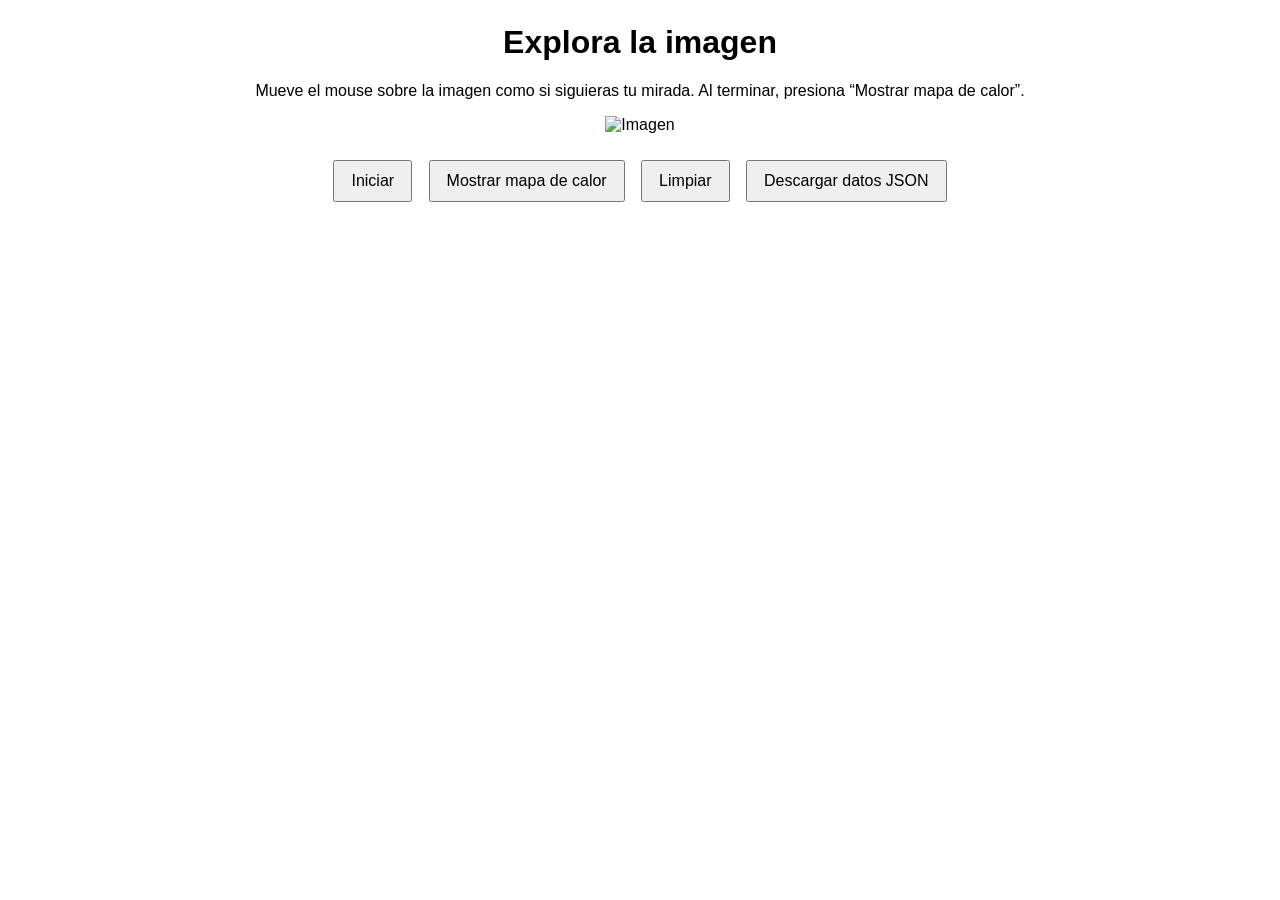
==== index.html @ 3532d81a "Add files via upload" ====
<!DOCTYPE html>
<html lang="es">
<head>
  <meta charset="UTF-8" />
  <meta name="viewport" content="width=device-width, initial-scale=1.0" />
  <title>Mouse Heatmap Demo</title>
  <link rel="stylesheet" href="style.css" />
</head>
<body>
  <h1>Explora la imagen</h1>
  <p>Mueve el mouse sobre la imagen como si siguieras tu mirada. Al terminar, presiona “Mostrar mapa de calor”.</p>

  <div id="wrapper">
    <img id="stimulus" src="imagen.jpg" alt="Imagen" />
    <div id="heatmap"></div>
  </div>

  <div class="controls">
    <button id="startBtn">Iniciar</button>
    <button id="showBtn">Mostrar mapa de calor</button>
    <button id="clearBtn">Limpiar</button>
    <button id="downloadBtn">Descargar datos JSON</button>
  </div>

  <script src="https://unpkg.com/heatmap.js@2.0.5/build/heatmap.min.js"></script>
  <script src="script.js"></script>
</body>
</html>
---- style.css ----
body {
  font-family: Arial, sans-serif;
  margin: 24px;
  text-align: center;
}

#wrapper {
  position: relative;
  display: inline-block;
}

#stimulus {
  display: block;
  max-width: 900px;
  width: 100%;
  height: auto;
}

#heatmap {
  position: absolute;
  top: 0;
  left: 0;
  width: 100%;
  height: 100%;
  pointer-events: none;
  z-index: 10;
}

.controls {
  margin-top: 20px;
}

button {
  margin: 6px;
  padding: 10px 16px;
  font-size: 16px;
  cursor: pointer;
}
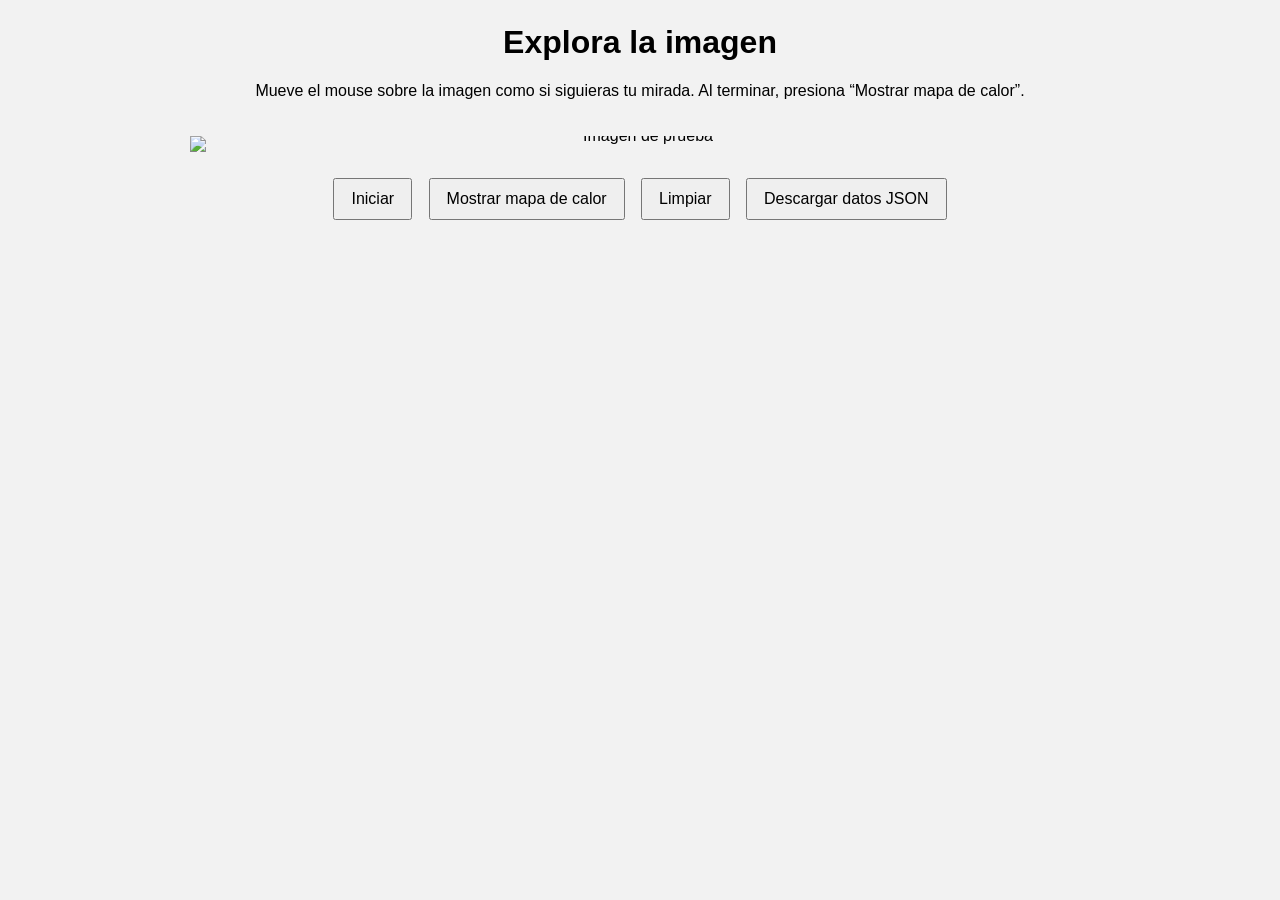
==== commit d2d5f7a6: "Add files via upload" ====
--- a/index.html
+++ b/index.html
@@ -8,11 +8,14 @@
 </head>
 <body>
   <h1>Explora la imagen</h1>
-  <p>Mueve el mouse sobre la imagen como si siguieras tu mirada. Al terminar, presiona “Mostrar mapa de calor”.</p>
+  <p>
+    Mueve el mouse sobre la imagen como si siguieras tu mirada.
+    Al terminar, presiona “Mostrar mapa de calor”.
+  </p>
 
   <div id="wrapper">
-    <img id="stimulus" src="imagen.jpg" alt="Imagen" />
-    <div id="heatmap"></div>
+    <img id="stimulus" src="f49ee093-a38e-48d2-bd02-dff6443173f5.png" alt="Imagen de prueba" />
+    <canvas id="heatmapCanvas"></canvas>
   </div>
 
   <div class="controls">
@@ -22,7 +25,6 @@
     <button id="downloadBtn">Descargar datos JSON</button>
   </div>
 
-  <script src="https://unpkg.com/heatmap.js@2.0.5/build/heatmap.min.js"></script>
   <script src="script.js"></script>
 </body>
 </html>
--- a/style.css
+++ b/style.css
@@ -2,28 +2,29 @@
   font-family: Arial, sans-serif;
   margin: 24px;
   text-align: center;
+  background: #f2f2f2;
 }
 
 #wrapper {
   position: relative;
   display: inline-block;
+  margin-top: 20px;
+  line-height: 0;
 }
 
 #stimulus {
   display: block;
-  max-width: 900px;
-  width: 100%;
+  width: 900px;
+  max-width: 100%;
   height: auto;
 }
 
-#heatmap {
+#heatmapCanvas {
   position: absolute;
   top: 0;
   left: 0;
-  width: 100%;
-  height: 100%;
   pointer-events: none;
-  z-index: 10;
+  z-index: 20;
 }
 
 .controls {
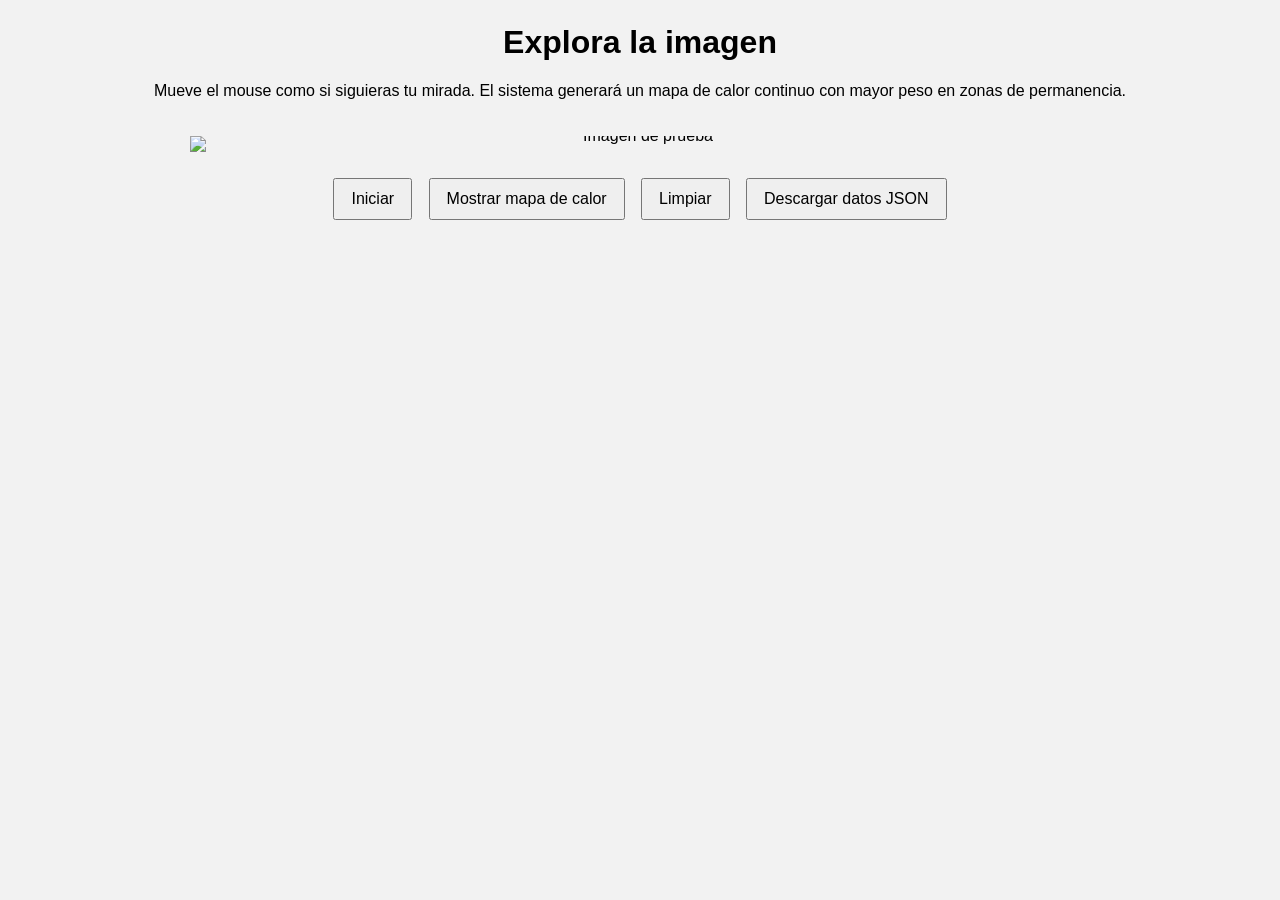
==== commit f68eaca3: "Add files via upload" ====
--- a/index.html
+++ b/index.html
@@ -3,18 +3,18 @@
 <head>
   <meta charset="UTF-8" />
   <meta name="viewport" content="width=device-width, initial-scale=1.0" />
-  <title>Mouse Heatmap Demo</title>
+  <title>Heatmap visual continuo</title>
   <link rel="stylesheet" href="style.css" />
 </head>
 <body>
   <h1>Explora la imagen</h1>
   <p>
-    Mueve el mouse sobre la imagen como si siguieras tu mirada.
-    Al terminar, presiona “Mostrar mapa de calor”.
+    Mueve el mouse como si siguieras tu mirada. El sistema generará un mapa
+    de calor continuo con mayor peso en zonas de permanencia.
   </p>
 
   <div id="wrapper">
-    <img id="stimulus" src="f49ee093-a38e-48d2-bd02-dff6443173f5.png" alt="Imagen de prueba" />
+    <img id="stimulus" src="imagen.jpg" alt="Imagen de prueba" />
     <canvas id="heatmapCanvas"></canvas>
   </div>
 
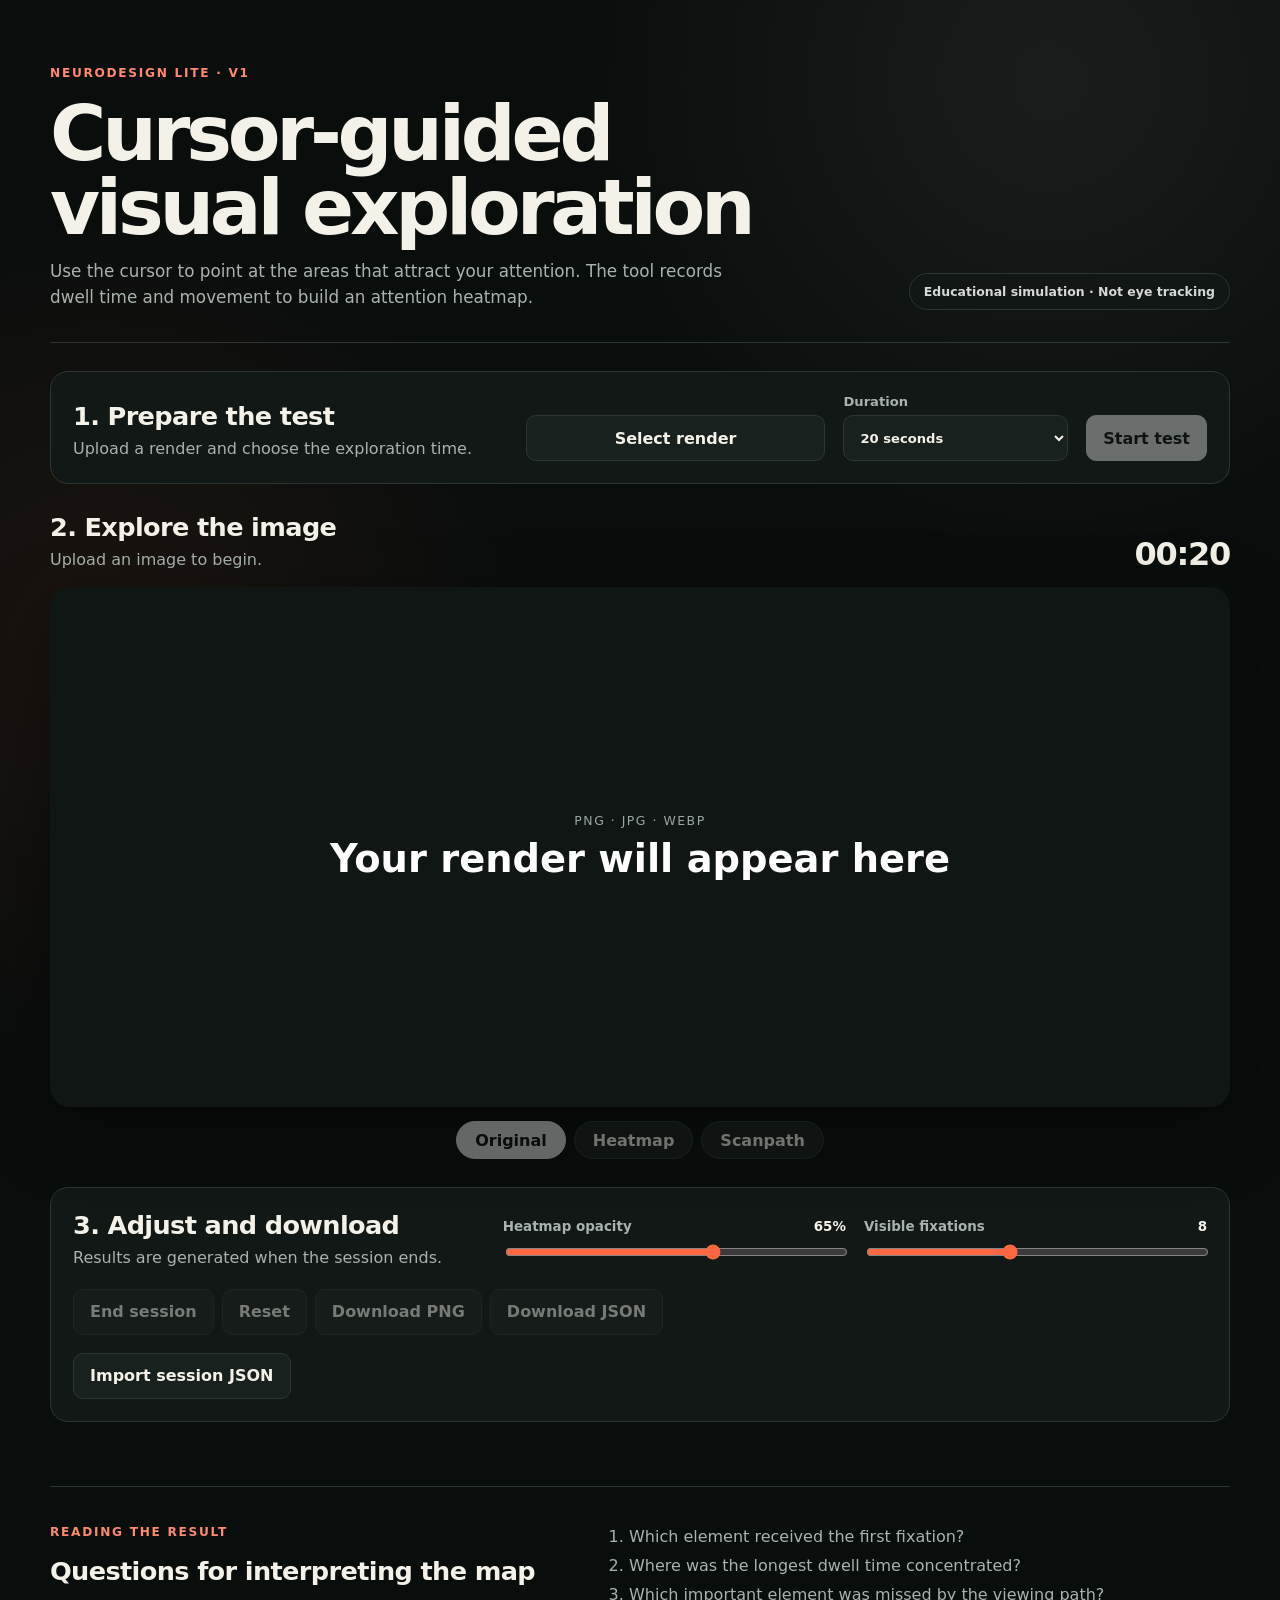
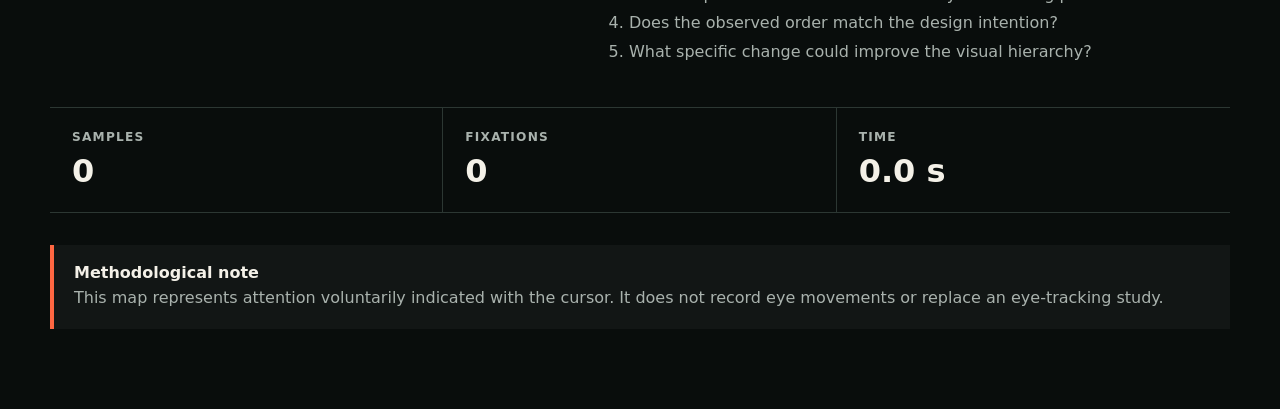
==== commit 2dd2fcce: "Add files via upload" ====
--- a/index.html
+++ b/index.html
@@ -1,30 +1,138 @@
-<!DOCTYPE html>
-<html lang="es">
-<head>
-  <meta charset="UTF-8" />
-  <meta name="viewport" content="width=device-width, initial-scale=1.0" />
-  <title>Heatmap visual continuo</title>
-  <link rel="stylesheet" href="style.css" />
-</head>
-<body>
-  <h1>Explora la imagen</h1>
-  <p>
-    Mueve el mouse como si siguieras tu mirada. El sistema generará un mapa
-    de calor continuo con mayor peso en zonas de permanencia.
-  </p>
+<!doctype html>
+<html lang="en">
+  <head>
+    <meta charset="UTF-8" />
+    <meta name="viewport" content="width=device-width, initial-scale=1" />
+    <meta name="description" content="An educational cursor-guided visual exploration tool." />
+    <title>Neurodesign Lite</title>
+    <link rel="stylesheet" href="style.css" />
+  </head>
+  <body>
+    <header class="site-header">
+      <div>
+        <p class="eyebrow">NEURODESIGN LITE · V1</p>
+        <h1>Cursor-guided visual exploration</h1>
+        <p class="intro">
+          Use the cursor to point at the areas that attract your attention. The tool
+          records dwell time and movement to build an attention heatmap.
+        </p>
+      </div>
+      <span class="method-label">Educational simulation · Not eye tracking</span>
+    </header>
 
-  <div id="wrapper">
-    <img id="stimulus" src="imagen.jpg" alt="Imagen de prueba" />
-    <canvas id="heatmapCanvas"></canvas>
-  </div>
+    <main>
+      <section class="setup-panel" aria-labelledby="setup-title">
+        <div>
+          <h2 id="setup-title">1. Prepare the test</h2>
+          <p>Upload a render and choose the exploration time.</p>
+        </div>
 
-  <div class="controls">
-    <button id="startBtn">Iniciar</button>
-    <button id="showBtn">Mostrar mapa de calor</button>
-    <button id="clearBtn">Limpiar</button>
-    <button id="downloadBtn">Descargar datos JSON</button>
-  </div>
+        <label class="file-picker">
+          <span>Select render</span>
+          <input id="imageInput" type="file" accept="image/png,image/jpeg,image/webp" />
+        </label>
 
-  <script src="script.js"></script>
-</body>
-</html>+        <label class="field">
+          <span>Duration</span>
+          <select id="durationSelect">
+            <option value="10">10 seconds</option>
+            <option value="20" selected>20 seconds</option>
+            <option value="30">30 seconds</option>
+            <option value="0">No time limit</option>
+          </select>
+        </label>
+
+        <button id="startBtn" class="primary" disabled>Start test</button>
+      </section>
+
+      <section class="workspace" aria-labelledby="workspace-title">
+        <div class="workspace-heading">
+          <div>
+            <h2 id="workspace-title">2. Explore the image</h2>
+            <p id="statusText" role="status">Upload an image to begin.</p>
+          </div>
+          <div class="timer" aria-label="Remaining time">
+            <span id="timerValue">00:20</span>
+          </div>
+        </div>
+
+        <div id="stage" class="stage" tabindex="0" aria-label="Visual exploration area">
+          <div id="emptyState" class="empty-state">
+            <span>PNG · JPG · WEBP</span>
+          <strong>Your render will appear here</strong>
+          </div>
+          <img id="stimulus" alt="Render used as a visual stimulus" hidden />
+          <canvas id="resultCanvas" hidden></canvas>
+          <div id="cursorIndicator" aria-hidden="true"></div>
+          <div id="recordingBadge" class="recording-badge" hidden>
+            <span></span> Recording
+          </div>
+        </div>
+
+        <div class="view-controls" aria-label="Result view">
+          <button class="view-btn active" data-view="original" disabled>Original</button>
+          <button class="view-btn" data-view="heatmap" disabled>Heatmap</button>
+          <button class="view-btn" data-view="scanpath" disabled>Scanpath</button>
+        </div>
+      </section>
+
+      <section class="analysis-panel" aria-labelledby="analysis-title">
+        <div>
+          <h2 id="analysis-title">3. Adjust and download</h2>
+          <p>Results are generated when the session ends.</p>
+        </div>
+
+        <label class="range-field">
+          <span>Heatmap opacity <output id="opacityOutput">65%</output></span>
+          <input id="opacityRange" type="range" min="10" max="100" value="65" />
+        </label>
+
+        <label class="range-field">
+          <span>Visible fixations <output id="fixationOutput">8</output></span>
+          <input id="fixationRange" type="range" min="3" max="15" value="8" />
+        </label>
+
+        <div class="button-group">
+          <button id="stopBtn" disabled>End session</button>
+          <button id="clearBtn" disabled>Reset</button>
+          <button id="downloadPngBtn" disabled>Download PNG</button>
+          <button id="downloadJsonBtn" disabled>Download JSON</button>
+        </div>
+
+        <label class="import-button">
+          <span>Import session JSON</span>
+          <input id="jsonInput" type="file" accept="application/json,.json" />
+        </label>
+      </section>
+
+      <section class="results" aria-labelledby="results-title">
+        <div>
+          <p class="eyebrow">READING THE RESULT</p>
+          <h2 id="results-title">Questions for interpreting the map</h2>
+        </div>
+        <ol>
+          <li>Which element received the first fixation?</li>
+          <li>Where was the longest dwell time concentrated?</li>
+          <li>Which important element was missed by the viewing path?</li>
+          <li>Does the observed order match the design intention?</li>
+          <li>What specific change could improve the visual hierarchy?</li>
+        </ol>
+        <div class="metrics" aria-live="polite">
+          <div><span>Samples</span><strong id="sampleMetric">0</strong></div>
+          <div><span>Fixations</span><strong id="fixationMetric">0</strong></div>
+          <div><span>Time</span><strong id="timeMetric">0.0 s</strong></div>
+        </div>
+      </section>
+
+      <aside class="disclaimer">
+        <strong>Methodological note</strong>
+        <p>
+          This map represents attention voluntarily indicated with the cursor.
+          It does not record eye movements or replace an eye-tracking study.
+        </p>
+      </aside>
+    </main>
+
+    <script src="app.js"></script>
+  </body>
+</html>
--- a/style.css
+++ b/style.css
@@ -1,39 +1,157 @@
-body {
-  font-family: Arial, sans-serif;
-  margin: 24px;
-  text-align: center;
-  background: #f2f2f2;
+:root {
+  --ink: #f4f1e8;
+  --muted: #a9b2ad;
+  --paper: #090d0c;
+  --surface: #121816;
+  --surface-raised: #19211e;
+  --line: #2c3733;
+  --accent: #ff6742;
+  --accent-dark: #ff896d;
+  --control: #d5d8d6;
+  --shadow: 0 22px 70px rgba(0, 0, 0, 0.42);
 }
 
-#wrapper {
-  position: relative;
-  display: inline-block;
-  margin-top: 20px;
-  line-height: 0;
+* { box-sizing: border-box; }
+
+body {
+  margin: 0;
+  min-width: 320px;
+  color: var(--ink);
+  background:
+    radial-gradient(circle at 82% 4%, rgba(255, 255, 255, 0.065), transparent 30rem),
+    radial-gradient(circle at 8% 32%, rgba(255, 103, 66, 0.08), transparent 28rem),
+    var(--paper);
+  font-family: Inter, ui-sans-serif, system-ui, -apple-system, BlinkMacSystemFont, "Segoe UI", sans-serif;
 }
 
-#stimulus {
-  display: block;
-  width: 900px;
-  max-width: 100%;
-  height: auto;
+button, input, select { font: inherit; }
+button { cursor: pointer; }
+button:disabled { cursor: not-allowed; opacity: 0.45; }
+
+.site-header, main {
+  width: min(1180px, calc(100% - 36px));
+  margin-inline: auto;
 }
 
-#heatmapCanvas {
-  position: absolute;
-  top: 0;
-  left: 0;
-  pointer-events: none;
-  z-index: 20;
+.site-header {
+  display: flex;
+  justify-content: space-between;
+  gap: 40px;
+  align-items: flex-end;
+  padding: 64px 0 32px;
+  border-bottom: 1px solid var(--line);
 }
 
-.controls {
-  margin-top: 20px;
+h1, h2, p { margin-top: 0; }
+h1 { max-width: 760px; margin-bottom: 14px; font-size: clamp(2.4rem, 6vw, 5.6rem); line-height: 0.96; letter-spacing: -0.055em; }
+h2 { margin-bottom: 6px; font-size: clamp(1.35rem, 2vw, 2rem); letter-spacing: -0.025em; }
+p { color: var(--muted); line-height: 1.55; }
+.intro { max-width: 700px; margin-bottom: 0; font-size: 1.05rem; }
+.eyebrow { margin-bottom: 14px; color: var(--accent-dark); font-size: 0.76rem; font-weight: 800; letter-spacing: 0.14em; }
+.method-label { flex: 0 0 auto; padding: 10px 14px; border: 1px solid var(--line); border-radius: 999px; color: #d5d8d6; background: rgba(18, 24, 22, .8); font-size: 0.78rem; font-weight: 750; }
+
+main { padding: 28px 0 80px; }
+.setup-panel, .analysis-panel {
+  display: grid;
+  grid-template-columns: 1.45fr 1fr 0.75fr auto;
+  gap: 18px;
+  align-items: end;
+  padding: 22px;
+  border: 1px solid var(--line);
+  border-radius: 18px;
+  background: var(--surface);
+}
+.setup-panel p, .analysis-panel p { margin-bottom: 0; }
+
+.file-picker, .import-button, button, select {
+  min-height: 46px;
+  border: 1px solid var(--line);
+  border-radius: 10px;
+  background: var(--surface-raised);
+  color: var(--ink);
+}
+.file-picker, .import-button { display: flex; align-items: center; justify-content: center; padding: 10px 16px; font-weight: 700; cursor: pointer; }
+.file-picker:hover, .import-button:hover, button:hover:not(:disabled) { border-color: var(--control); }
+.file-picker input, .import-button input { position: absolute; width: 1px; height: 1px; opacity: 0; }
+.field { display: grid; gap: 6px; color: var(--muted); font-size: 0.82rem; font-weight: 700; }
+select { padding: 0 38px 0 12px; }
+button { padding: 10px 16px; font-weight: 750; transition: 160ms ease; }
+button.primary { border-color: #d5d8d6; background: #d5d8d6; color: #0b0f0e; }
+button.primary:hover:not(:disabled) { border-color: #ffffff; background: #ffffff; }
+
+.workspace { margin: 28px 0; }
+.workspace-heading { display: flex; justify-content: space-between; align-items: end; gap: 20px; margin-bottom: 14px; }
+.workspace-heading p { margin-bottom: 0; }
+.timer { min-width: 116px; text-align: right; font-variant-numeric: tabular-nums; font-size: 2rem; font-weight: 800; letter-spacing: -0.04em; }
+.timer.warning { color: var(--accent-dark); }
+
+.stage {
+  position: relative;
+  display: grid;
+  place-items: center;
+  min-height: 520px;
+  overflow: hidden;
+  border-radius: 20px;
+  outline: none;
+  background: #101614;
+  box-shadow: var(--shadow);
+  touch-action: none;
+  user-select: none;
+}
+.stage.recording { cursor: crosshair; }
+.stage:focus-visible { box-shadow: 0 0 0 4px rgba(255, 91, 53, 0.35), var(--shadow); }
+.stage img, .stage canvas { display: block; max-width: 100%; max-height: 72vh; object-fit: contain; }
+.stage img[hidden], .stage canvas[hidden] { display: none !important; }
+.stage canvas { position: absolute; }
+.empty-state { display: grid; gap: 8px; text-align: center; color: #fff; }
+.empty-state span { color: #9ca6a2; font-size: 0.78rem; letter-spacing: 0.12em; }
+.empty-state strong { font-size: clamp(1.4rem, 3vw, 2.6rem); }
+.recording-badge { position: absolute; top: 16px; left: 16px; align-items: center; gap: 8px; padding: 8px 12px; border-radius: 999px; color: #fff; background: rgba(0,0,0,.68); font-size: .78rem; font-weight: 750; backdrop-filter: blur(8px); }
+.recording-badge:not([hidden]) { display: flex; }
+.recording-badge span { width: 9px; height: 9px; border-radius: 50%; background: var(--accent); animation: pulse 1s infinite; }
+@keyframes pulse { 50% { opacity: .35; } }
+#cursorIndicator { position: absolute; width: 22px; height: 22px; pointer-events: none; border: 2px solid #fff; border-radius: 50%; opacity: 0; transform: translate(-50%, -50%); box-shadow: 0 0 0 1px rgba(0,0,0,.4); }
+.stage.recording #cursorIndicator { opacity: .75; }
+
+.view-controls { display: flex; justify-content: center; gap: 8px; margin-top: 14px; }
+.view-btn { min-height: 38px; padding: 7px 18px; border-radius: 999px; }
+.view-btn.active { border-color: #d5d8d6; background: #d5d8d6; color: #0b0f0e; }
+
+.analysis-panel { grid-template-columns: 1.2fr 1fr 1fr; align-items: center; }
+.range-field { display: grid; gap: 8px; color: var(--muted); font-size: .84rem; font-weight: 700; }
+.range-field span { display: flex; justify-content: space-between; gap: 12px; }
+.range-field output { color: var(--ink); }
+input[type="range"] { width: 100%; accent-color: var(--accent); }
+.button-group { grid-column: 1 / -1; display: flex; flex-wrap: wrap; gap: 8px; }
+.import-button { width: fit-content; }
+
+.results { display: grid; grid-template-columns: 1fr 1.2fr; gap: 40px; margin-top: 64px; padding-top: 36px; border-top: 1px solid var(--line); }
+.results ol { margin: 0; padding-left: 1.3rem; color: var(--muted); line-height: 1.8; }
+.metrics { grid-column: 1 / -1; display: grid; grid-template-columns: repeat(3, 1fr); border-top: 1px solid var(--line); border-bottom: 1px solid var(--line); }
+.metrics div { display: grid; gap: 8px; padding: 22px; border-right: 1px solid var(--line); }
+.metrics div:last-child { border-right: 0; }
+.metrics span { color: var(--muted); font-size: .76rem; font-weight: 750; text-transform: uppercase; letter-spacing: .1em; }
+.metrics strong { font-size: 2rem; }
+.disclaimer { margin-top: 32px; padding: 18px 20px; border-left: 4px solid var(--accent); background: rgba(255,255,255,.035); }
+.disclaimer p { margin: 4px 0 0; }
+
+@media (max-width: 820px) {
+  .site-header { align-items: flex-start; flex-direction: column; }
+  .setup-panel, .analysis-panel { grid-template-columns: 1fr 1fr; }
+  .setup-panel > div, .analysis-panel > div:first-child { grid-column: 1 / -1; }
+  .stage { min-height: 380px; }
+  .results { grid-template-columns: 1fr; }
+  .metrics { grid-column: auto; }
 }
 
-button {
-  margin: 6px;
-  padding: 10px 16px;
-  font-size: 16px;
-  cursor: pointer;
-}+@media (max-width: 560px) {
+  .site-header, main { width: min(100% - 22px, 1180px); }
+  .site-header { padding-top: 38px; }
+  .setup-panel, .analysis-panel { grid-template-columns: 1fr; }
+  .setup-panel > *, .analysis-panel > *, .button-group { grid-column: auto; }
+  .workspace-heading { align-items: flex-start; }
+  .stage { min-height: 300px; border-radius: 14px; }
+  .view-controls { overflow-x: auto; justify-content: flex-start; }
+  .metrics { grid-template-columns: 1fr; }
+  .metrics div { border-right: 0; border-bottom: 1px solid var(--line); }
+}
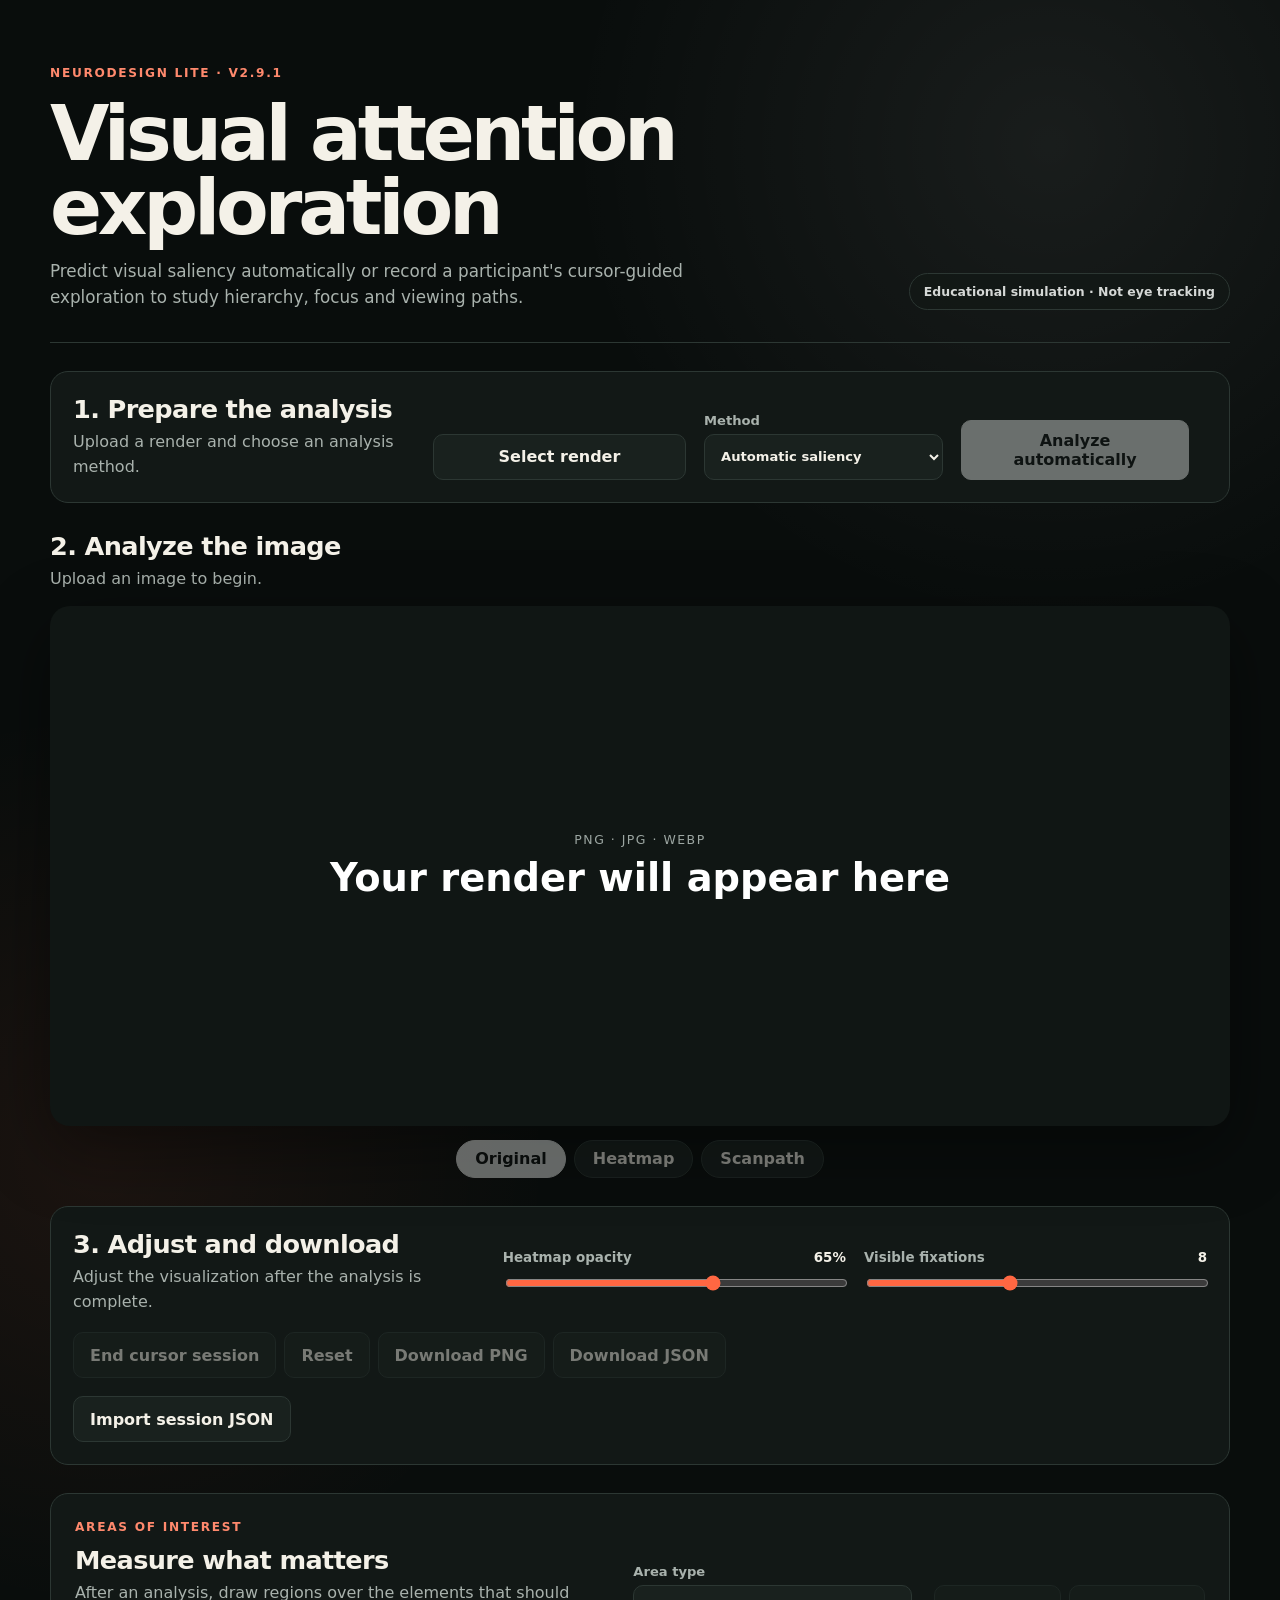
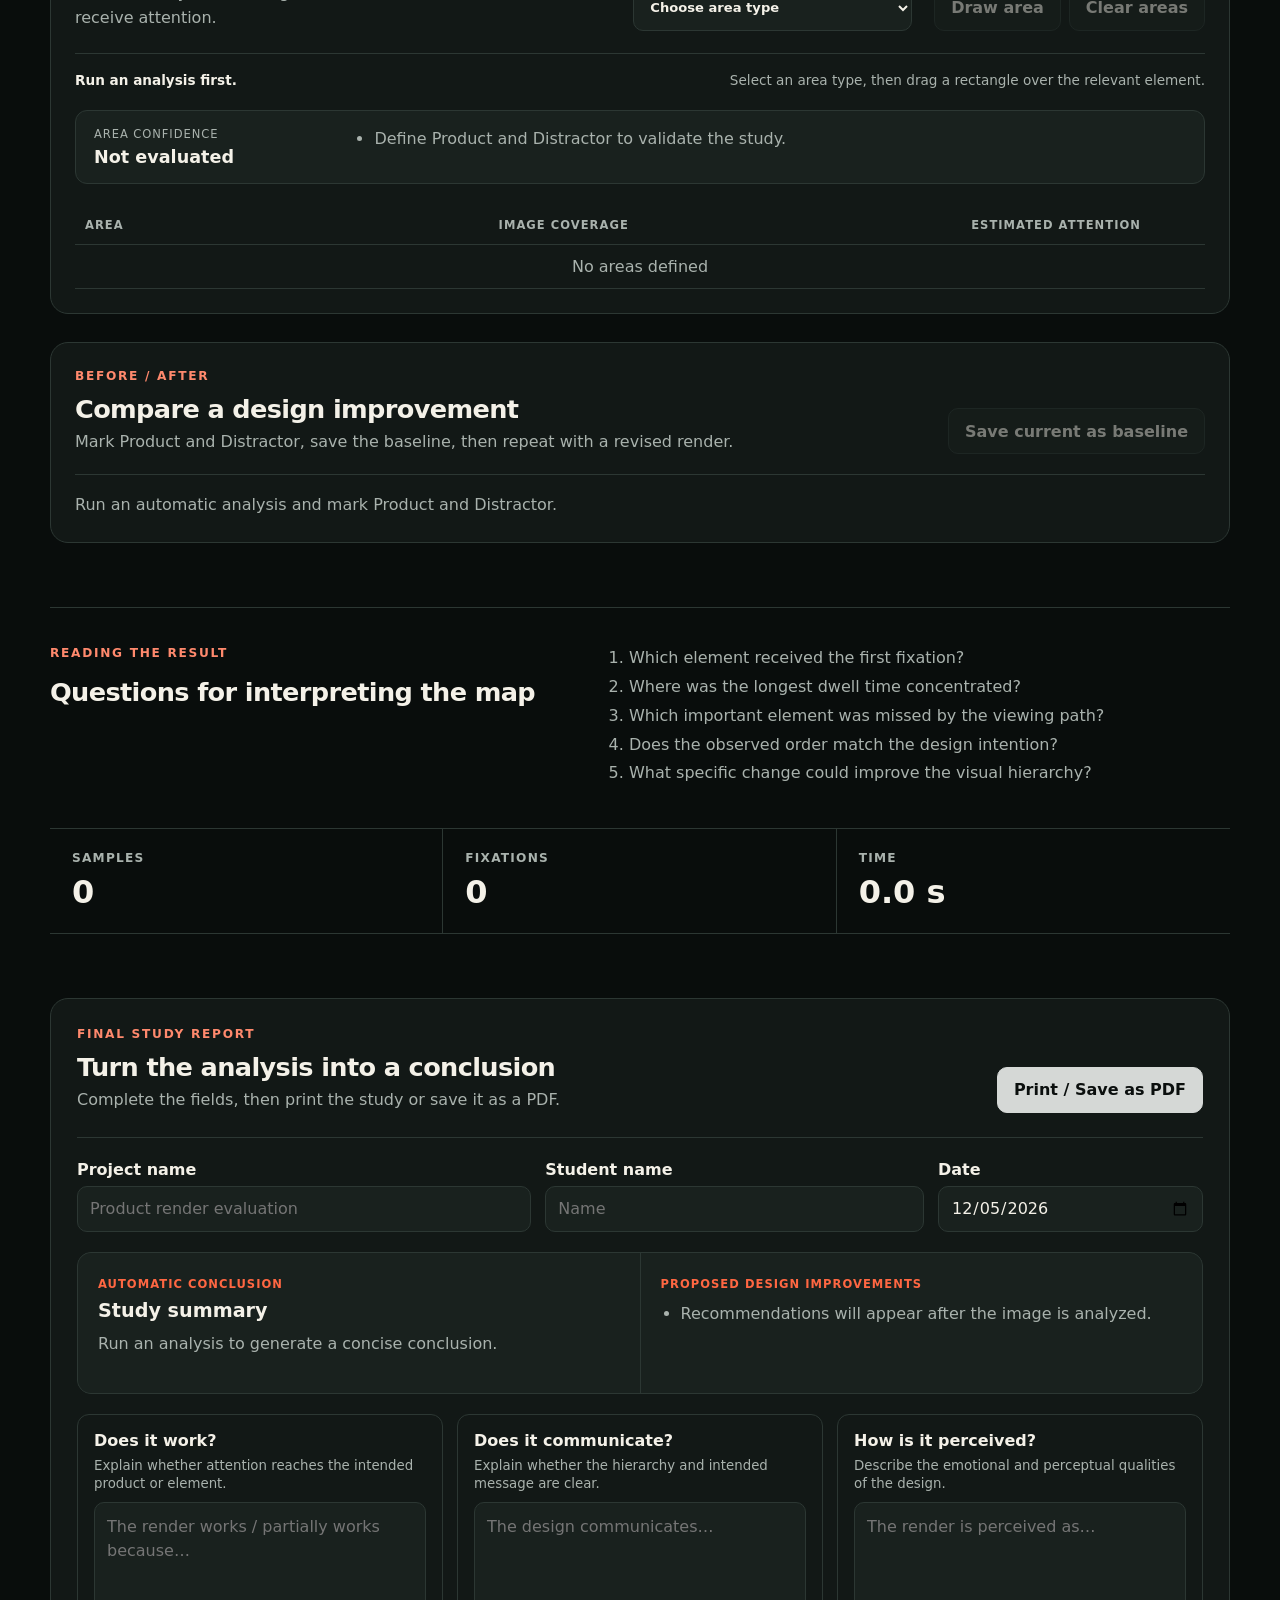
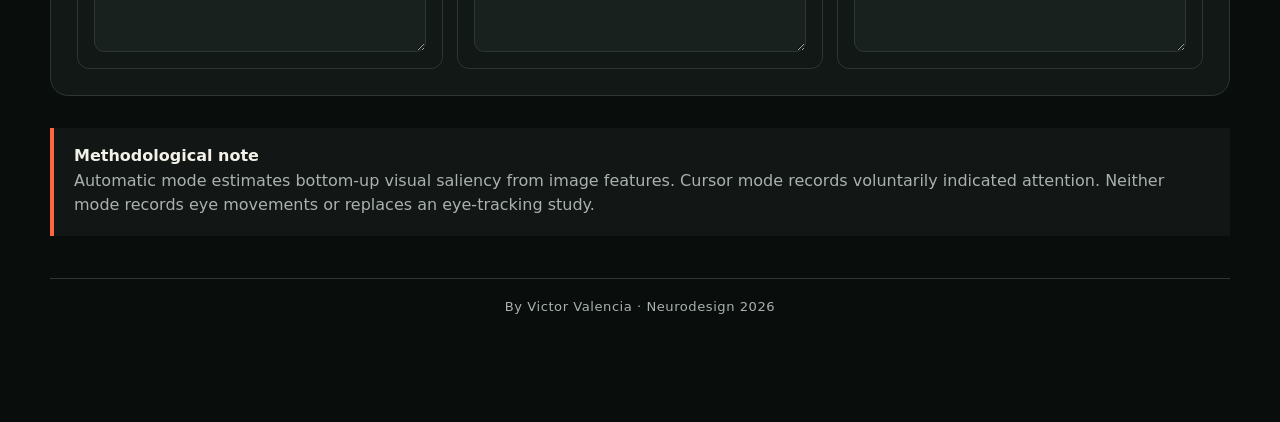
==== commit 2433acc1: "Add files via upload" ====
--- a/index.html
+++ b/index.html
@@ -3,19 +3,24 @@
   <head>
     <meta charset="UTF-8" />
     <meta name="viewport" content="width=device-width, initial-scale=1" />
-    <meta name="description" content="An educational cursor-guided visual exploration tool." />
+    <meta name="description" content="An educational automatic saliency and cursor-guided visual exploration tool." />
     <title>Neurodesign Lite</title>
     <link rel="stylesheet" href="style.css" />
   </head>
   <body>
     <header class="site-header">
       <div>
-        <p class="eyebrow">NEURODESIGN LITE · V1</p>
-        <h1>Cursor-guided visual exploration</h1>
+        <p class="eyebrow">NEURODESIGN LITE · V2.9.1</p>
+        <h1>Visual attention exploration</h1>
         <p class="intro">
-          Use the cursor to point at the areas that attract your attention. The tool
-          records dwell time and movement to build an attention heatmap.
+          Predict visual saliency automatically or record a participant's
+          cursor-guided exploration to study hierarchy, focus and viewing paths.
         </p>
+        <div class="print-meta">
+          <span id="printProject">Untitled project</span>
+          <span id="printStudent">Student</span>
+          <span id="printDate">Date</span>
+        </div>
       </div>
       <span class="method-label">Educational simulation · Not eye tracking</span>
     </header>
@@ -23,8 +28,8 @@
     <main>
       <section class="setup-panel" aria-labelledby="setup-title">
         <div>
-          <h2 id="setup-title">1. Prepare the test</h2>
-          <p>Upload a render and choose the exploration time.</p>
+          <h2 id="setup-title">1. Prepare the analysis</h2>
+          <p>Upload a render and choose an analysis method.</p>
         </div>
 
         <label class="file-picker">
@@ -33,6 +38,14 @@
         </label>
 
         <label class="field">
+          <span>Method</span>
+          <select id="methodSelect">
+            <option value="automatic" selected>Automatic saliency</option>
+            <option value="cursor">Participant cursor test</option>
+          </select>
+        </label>
+
+        <label id="durationField" class="field" hidden>
           <span>Duration</span>
           <select id="durationSelect">
             <option value="10">10 seconds</option>
@@ -42,16 +55,16 @@
           </select>
         </label>
 
-        <button id="startBtn" class="primary" disabled>Start test</button>
+        <button id="startBtn" class="primary" disabled>Analyze automatically</button>
       </section>
 
       <section class="workspace" aria-labelledby="workspace-title">
         <div class="workspace-heading">
           <div>
-            <h2 id="workspace-title">2. Explore the image</h2>
+            <h2 id="workspace-title">2. Analyze the image</h2>
             <p id="statusText" role="status">Upload an image to begin.</p>
           </div>
-          <div class="timer" aria-label="Remaining time">
+          <div class="timer" aria-label="Remaining time" hidden>
             <span id="timerValue">00:20</span>
           </div>
         </div>
@@ -59,10 +72,11 @@
         <div id="stage" class="stage" tabindex="0" aria-label="Visual exploration area">
           <div id="emptyState" class="empty-state">
             <span>PNG · JPG · WEBP</span>
-          <strong>Your render will appear here</strong>
+            <strong>Your render will appear here</strong>
           </div>
           <img id="stimulus" alt="Render used as a visual stimulus" hidden />
           <canvas id="resultCanvas" hidden></canvas>
+          <canvas id="aoiCanvas" hidden aria-label="Areas of interest overlay"></canvas>
           <div id="cursorIndicator" aria-hidden="true"></div>
           <div id="recordingBadge" class="recording-badge" hidden>
             <span></span> Recording
@@ -79,7 +93,7 @@
       <section class="analysis-panel" aria-labelledby="analysis-title">
         <div>
           <h2 id="analysis-title">3. Adjust and download</h2>
-          <p>Results are generated when the session ends.</p>
+          <p>Adjust the visualization after the analysis is complete.</p>
         </div>
 
         <label class="range-field">
@@ -93,7 +107,7 @@
         </label>
 
         <div class="button-group">
-          <button id="stopBtn" disabled>End session</button>
+          <button id="stopBtn" disabled>End cursor session</button>
           <button id="clearBtn" disabled>Reset</button>
           <button id="downloadPngBtn" disabled>Download PNG</button>
           <button id="downloadJsonBtn" disabled>Download JSON</button>
@@ -103,6 +117,104 @@
           <span>Import session JSON</span>
           <input id="jsonInput" type="file" accept="application/json,.json" />
         </label>
+      </section>
+
+      <section class="aoi-panel" aria-labelledby="aoi-title">
+        <div>
+          <p class="eyebrow">AREAS OF INTEREST</p>
+          <h2 id="aoi-title">Measure what matters</h2>
+          <p>After an analysis, draw regions over the elements that should receive attention.</p>
+        </div>
+
+        <label class="field">
+          <span>Area type</span>
+          <select id="aoiTypeSelect">
+            <option value="" selected disabled>Choose area type</option>
+            <option value="Product">Product</option>
+            <option value="Brand">Brand</option>
+            <option value="Message">Message</option>
+            <option value="Call to Action">Call to Action</option>
+            <option value="Distractor">Distractor</option>
+          </select>
+        </label>
+
+        <div class="aoi-actions">
+          <button id="drawAoiBtn" disabled>Draw area</button>
+          <button id="clearAoiBtn" disabled>Clear areas</button>
+        </div>
+
+        <div class="aoi-help">
+          <strong id="aoiStatus">Run an analysis first.</strong>
+          <span>Select an area type, then drag a rectangle over the relevant element.</span>
+        </div>
+
+        <div id="aoiValidation" class="aoi-validation" data-level="neutral">
+          <div><span>Area confidence</span><strong id="aoiConfidence">Not evaluated</strong></div>
+          <ul id="aoiValidationList"><li>Define Product and Distractor to validate the study.</li></ul>
+        </div>
+
+        <div class="aoi-table-wrap">
+          <table class="aoi-table">
+            <thead><tr><th>Area</th><th>Image coverage</th><th>Estimated attention</th><th></th></tr></thead>
+            <tbody id="aoiTableBody">
+              <tr class="empty-row"><td colspan="4">No areas defined</td></tr>
+            </tbody>
+          </table>
+        </div>
+      </section>
+
+      <section class="comparison-panel" aria-labelledby="comparison-title">
+        <div class="comparison-heading">
+          <div>
+            <p class="eyebrow">BEFORE / AFTER</p>
+            <h2 id="comparison-title">Compare a design improvement</h2>
+          <p>Mark Product and Distractor, save the baseline, then repeat with a revised render.</p>
+          </div>
+          <button id="saveBaselineBtn" disabled>Save current as baseline</button>
+        </div>
+
+        <p id="comparisonStatus" class="comparison-status">Run an automatic analysis and mark Product and Distractor.</p>
+
+        <div id="comparisonResults" class="comparison-results" hidden>
+          <figure>
+            <canvas id="baselineCanvas"></canvas>
+            <figcaption><span>Before</span><strong id="baselineName">Baseline</strong></figcaption>
+          </figure>
+          <figure>
+            <canvas id="candidateCanvas"></canvas>
+            <figcaption><span>After</span><strong id="candidateName">Current design</strong></figcaption>
+          </figure>
+          <div class="comparison-metrics">
+            <div><span>Focus concentration</span><strong id="focusComparison">—</strong></div>
+            <div><span>Visual competition</span><strong id="competitionComparison">—</strong></div>
+            <div><span>Primary hotspot</span><strong id="hotspotComparison">—</strong></div>
+            <div><span>Image similarity</span><strong id="similarityComparison">—</strong></div>
+          </div>
+          <figure class="difference-figure">
+            <canvas id="differenceCanvas"></canvas>
+            <figcaption>
+              <span>Attention difference</span>
+              <strong><i class="loss-key"></i>Less attention <i class="gain-key"></i>More attention</strong>
+            </figcaption>
+          </figure>
+          <div id="winnerPanel" class="winner-panel" hidden>
+            <div>
+              <span>Evaluation goal</span>
+              <strong>Product emphasis</strong>
+              <span class="confidence-label">Area confidence</span>
+              <strong id="winnerConfidence">—</strong>
+            </div>
+            <div class="score-pair">
+              <div><span>Before score</span><strong id="beforeScore">—</strong></div>
+              <div><span>After score</span><strong id="afterScore">—</strong></div>
+            </div>
+            <div class="winner-result">
+              <span>Recommended render</span>
+              <strong id="winnerName">—</strong>
+              <p id="winnerReason"></p>
+            </div>
+          </div>
+        </div>
       </section>
 
       <section class="results" aria-labelledby="results-title">
@@ -122,16 +234,101 @@
           <div><span>Fixations</span><strong id="fixationMetric">0</strong></div>
           <div><span>Time</span><strong id="timeMetric">0.0 s</strong></div>
         </div>
+        <div id="automaticSummary" class="automatic-summary" hidden>
+          <div><span>Focus concentration</span><strong id="focusMetric">—</strong></div>
+          <div><span>Visual competition</span><strong id="competitionMetric">—</strong></div>
+          <div><span>Primary hotspot</span><strong id="hotspotMetric">—</strong></div>
+        </div>
+      </section>
+
+      <section id="perceptionPanel" class="perception-panel" aria-labelledby="perception-title" hidden>
+        <div class="perception-heading">
+          <div>
+            <p class="eyebrow">EMOTIONAL AND PERCEPTUAL ANALYSIS</p>
+            <h2 id="perception-title">How the image may be perceived</h2>
+            <p>Exploratory estimates derived from color, luminance, contrast and visual complexity.</p>
+          </div>
+          <span class="confidence-badge">Exploratory confidence</span>
+        </div>
+        <div class="perception-scales">
+          <div class="perception-scale"><span>Calm</span><i><b id="energyMarker"></b></i><span>Energetic</span><strong id="energyValue">—</strong></div>
+          <div class="perception-scale"><span>Warm</span><i><b id="temperatureMarker"></b></i><span>Cool</span><strong id="temperatureValue">—</strong></div>
+          <div class="perception-scale"><span>Soft</span><i><b id="boldnessMarker"></b></i><span>Bold</span><strong id="boldnessValue">—</strong></div>
+          <div class="perception-scale"><span>Simple</span><i><b id="complexityMarker"></b></i><span>Complex</span><strong id="complexityValue">—</strong></div>
+          <div class="perception-scale"><span>Subtle</span><i><b id="vividnessMarker"></b></i><span>Vivid</span><strong id="vividnessValue">—</strong></div>
+        </div>
+        <div class="perception-reading">
+          <div><span>Perceptual reading</span><strong id="perceptionReading">—</strong></div>
+          <div><span>Visual evidence</span><p id="perceptionEvidence">—</p></div>
+        </div>
+        <p class="perception-note">This is not a measurement of a viewer's emotion. Validate the interpretation with participant ratings or interviews.</p>
+      </section>
+
+      <section class="report-panel" aria-labelledby="report-title">
+        <div class="report-heading">
+          <div>
+            <p class="eyebrow">FINAL STUDY REPORT</p>
+            <h2 id="report-title">Turn the analysis into a conclusion</h2>
+            <p>Complete the fields, then print the study or save it as a PDF.</p>
+          </div>
+          <button id="printReportBtn" class="primary">Print / Save as PDF</button>
+        </div>
+
+        <div class="report-metadata">
+          <label><span>Project name</span><input id="projectNameInput" type="text" placeholder="Product render evaluation" /></label>
+          <label><span>Student name</span><input id="studentNameInput" type="text" placeholder="Name" /></label>
+          <label><span>Date</span><input id="studyDateInput" type="date" /></label>
+        </div>
+
+        <section class="executive-summary" aria-labelledby="executive-summary-title">
+          <div>
+            <span class="summary-label">Automatic conclusion</span>
+            <h3 id="executive-summary-title">Study summary</h3>
+            <p id="studyConclusion">Run an analysis to generate a concise conclusion.</p>
+          </div>
+          <div>
+            <span class="summary-label">Proposed design improvements</span>
+            <ul id="designRecommendations">
+              <li>Recommendations will appear after the image is analyzed.</li>
+            </ul>
+          </div>
+        </section>
+
+        <div class="report-questions">
+          <label>
+            <span>Does it work?</span>
+            <small>Explain whether attention reaches the intended product or element.</small>
+            <textarea id="worksAnswer" rows="5" placeholder="The render works / partially works because…"></textarea>
+          </label>
+          <label>
+            <span>Does it communicate?</span>
+            <small>Explain whether the hierarchy and intended message are clear.</small>
+            <textarea id="communicatesAnswer" rows="5" placeholder="The design communicates…"></textarea>
+          </label>
+          <label>
+            <span>How is it perceived?</span>
+            <small>Describe the emotional and perceptual qualities of the design.</small>
+            <textarea id="perceivedAnswer" rows="5" placeholder="The render is perceived as…"></textarea>
+          </label>
+        </div>
       </section>
 
       <aside class="disclaimer">
         <strong>Methodological note</strong>
         <p>
-          This map represents attention voluntarily indicated with the cursor.
-          It does not record eye movements or replace an eye-tracking study.
+          Automatic mode estimates bottom-up visual saliency from image features.
+          Cursor mode records voluntarily indicated attention. Neither mode records
+          eye movements or replaces an eye-tracking study.
         </p>
       </aside>
+
+      <footer class="site-credit">By Victor Valencia · Neurodesign 2026</footer>
     </main>
+
+    <div class="print-footer" aria-hidden="true">
+      <span>By Victor Valencia · Neurodesign 2026</span>
+      <span class="page-number">Page </span>
+    </div>
 
     <script src="app.js"></script>
   </body>
--- a/style.css
+++ b/style.css
@@ -24,7 +24,7 @@
   font-family: Inter, ui-sans-serif, system-ui, -apple-system, BlinkMacSystemFont, "Segoe UI", sans-serif;
 }
 
-button, input, select { font: inherit; }
+button, input, select, textarea { font: inherit; }
 button { cursor: pointer; }
 button:disabled { cursor: not-allowed; opacity: 0.45; }
 
@@ -49,11 +49,12 @@
 .intro { max-width: 700px; margin-bottom: 0; font-size: 1.05rem; }
 .eyebrow { margin-bottom: 14px; color: var(--accent-dark); font-size: 0.76rem; font-weight: 800; letter-spacing: 0.14em; }
 .method-label { flex: 0 0 auto; padding: 10px 14px; border: 1px solid var(--line); border-radius: 999px; color: #d5d8d6; background: rgba(18, 24, 22, .8); font-size: 0.78rem; font-weight: 750; }
+.print-meta { display: none; }
 
 main { padding: 28px 0 80px; }
 .setup-panel, .analysis-panel {
   display: grid;
-  grid-template-columns: 1.45fr 1fr 0.75fr auto;
+  grid-template-columns: 1.35fr 1fr 0.9fr 0.9fr auto;
   gap: 18px;
   align-items: end;
   padding: 22px;
@@ -74,6 +75,7 @@
 .file-picker:hover, .import-button:hover, button:hover:not(:disabled) { border-color: var(--control); }
 .file-picker input, .import-button input { position: absolute; width: 1px; height: 1px; opacity: 0; }
 .field { display: grid; gap: 6px; color: var(--muted); font-size: 0.82rem; font-weight: 700; }
+.field[hidden] { display: none; }
 select { padding: 0 38px 0 12px; }
 button { padding: 10px 16px; font-weight: 750; transition: 160ms ease; }
 button.primary { border-color: #d5d8d6; background: #d5d8d6; color: #0b0f0e; }
@@ -83,6 +85,7 @@
 .workspace-heading { display: flex; justify-content: space-between; align-items: end; gap: 20px; margin-bottom: 14px; }
 .workspace-heading p { margin-bottom: 0; }
 .timer { min-width: 116px; text-align: right; font-variant-numeric: tabular-nums; font-size: 2rem; font-weight: 800; letter-spacing: -0.04em; }
+.timer[hidden] { display: none; }
 .timer.warning { color: var(--accent-dark); }
 
 .stage {
@@ -102,6 +105,8 @@
 .stage:focus-visible { box-shadow: 0 0 0 4px rgba(255, 91, 53, 0.35), var(--shadow); }
 .stage img, .stage canvas { display: block; max-width: 100%; max-height: 72vh; object-fit: contain; }
 .stage img[hidden], .stage canvas[hidden] { display: none !important; }
+.stage #aoiCanvas { position: absolute; z-index: 4; pointer-events: none; }
+.stage #aoiCanvas.drawing { pointer-events: auto; cursor: crosshair; }
 .stage canvas { position: absolute; }
 .empty-state { display: grid; gap: 8px; text-align: center; color: #fff; }
 .empty-state span { color: #9ca6a2; font-size: 0.78rem; letter-spacing: 0.12em; }
@@ -125,6 +130,61 @@
 .button-group { grid-column: 1 / -1; display: flex; flex-wrap: wrap; gap: 8px; }
 .import-button { width: fit-content; }
 
+.aoi-panel { display: grid; grid-template-columns: 1.25fr .65fr auto; gap: 22px; align-items: end; margin-top: 28px; padding: 24px; border: 1px solid var(--line); border-radius: 18px; background: var(--surface); }
+.aoi-panel .eyebrow { margin-bottom: 8px; }
+.aoi-panel p { margin-bottom: 0; }
+.aoi-actions { display: flex; gap: 8px; }
+.aoi-help { grid-column: 1 / -1; display: flex; justify-content: space-between; gap: 16px; padding-top: 18px; border-top: 1px solid var(--line); color: var(--muted); font-size: .85rem; }
+.aoi-help strong { color: var(--ink); }
+.aoi-validation { grid-column: 1 / -1; display: grid; grid-template-columns: .45fr 1.55fr; gap: 20px; padding: 16px 18px; border: 1px solid var(--line); border-radius: 12px; background: var(--surface-raised); }
+.aoi-validation span { display: block; margin-bottom: 6px; color: var(--muted); font-size: .72rem; text-transform: uppercase; letter-spacing: .08em; }
+.aoi-validation strong { font-size: 1.1rem; }
+.aoi-validation ul { margin: 0; padding-left: 1.2rem; color: var(--muted); line-height: 1.55; }
+.aoi-validation[data-level="high"] { border-color: #727a76; }
+.aoi-validation[data-level="moderate"] { border-color: #d5a84f; }
+.aoi-validation[data-level="low"] { border-color: var(--accent); }
+.aoi-table-wrap { grid-column: 1 / -1; overflow-x: auto; }
+.aoi-table { width: 100%; border-collapse: collapse; }
+.aoi-table th, .aoi-table td { padding: 12px 10px; border-bottom: 1px solid var(--line); text-align: left; }
+.aoi-table th { color: var(--muted); font-size: .72rem; text-transform: uppercase; letter-spacing: .09em; }
+.aoi-table td:nth-child(2), .aoi-table th:nth-child(2), .aoi-table td:nth-child(3), .aoi-table th:nth-child(3) { text-align: right; }
+.aoi-table td:last-child { width: 60px; text-align: right; }
+.aoi-table .empty-row td { color: var(--muted); text-align: center; }
+.remove-aoi { min-height: 34px; padding: 5px 10px; color: var(--muted); }
+.aoi-swatch { display: inline-block; width: 9px; height: 9px; margin-right: 9px; border-radius: 50%; background: var(--area-color); }
+
+.comparison-panel { margin-top: 28px; padding: 24px; border: 1px solid var(--line); border-radius: 18px; background: var(--surface); }
+.comparison-heading { display: flex; justify-content: space-between; align-items: end; gap: 24px; }
+.comparison-heading .eyebrow { margin-bottom: 8px; }
+.comparison-heading p { margin-bottom: 0; }
+.comparison-status { margin: 20px 0 0; padding-top: 18px; border-top: 1px solid var(--line); }
+.comparison-results { display: grid; grid-template-columns: 1fr 1fr; gap: 18px; margin-top: 22px; }
+.comparison-results[hidden] { display: none; }
+.comparison-results figure { margin: 0; overflow: hidden; border: 1px solid var(--line); border-radius: 14px; background: #090d0c; }
+.comparison-results canvas { display: block; width: 100%; height: auto; max-height: 420px; object-fit: contain; }
+.comparison-results figcaption { display: flex; justify-content: space-between; gap: 16px; padding: 12px 14px; border-top: 1px solid var(--line); background: var(--surface-raised); }
+.comparison-results figcaption span { color: var(--muted); font-size: .78rem; text-transform: uppercase; letter-spacing: .08em; }
+.comparison-metrics { grid-column: 1 / -1; display: grid; grid-template-columns: repeat(4, 1fr); border: 1px solid var(--line); border-radius: 14px; }
+.comparison-metrics div { display: grid; gap: 8px; padding: 18px; border-right: 1px solid var(--line); }
+.comparison-metrics div:last-child { border-right: 0; }
+.comparison-metrics span { color: var(--muted); font-size: .72rem; text-transform: uppercase; letter-spacing: .08em; }
+.difference-figure { grid-column: 1 / -1; }
+.difference-figure figcaption strong { display: flex; align-items: center; gap: 8px; font-size: .82rem; }
+.difference-figure i { display: inline-block; width: 11px; height: 11px; border-radius: 50%; }
+.loss-key { background: #2ea8ff; }
+.gain-key { margin-left: 10px; background: #ff563f; }
+.winner-panel { grid-column: 1 / -1; display: grid; grid-template-columns: .7fr 1fr 1.5fr; gap: 1px; overflow: hidden; border: 1px solid var(--line); border-radius: 14px; background: var(--line); }
+.winner-panel[hidden] { display: none; }
+.winner-panel > div { padding: 20px; background: var(--surface-raised); }
+.winner-panel span { display: block; margin-bottom: 8px; color: var(--muted); font-size: .72rem; text-transform: uppercase; letter-spacing: .08em; }
+.winner-panel strong { font-size: 1.15rem; }
+.winner-panel .confidence-label { margin-top: 18px; }
+.score-pair { display: grid; grid-template-columns: 1fr 1fr; gap: 18px; }
+.score-pair strong { font-size: 2rem; }
+.winner-result { border-left: 4px solid var(--accent); }
+.winner-result > strong { font-size: 1.65rem; }
+.winner-result p { margin: 8px 0 0; }
+
 .results { display: grid; grid-template-columns: 1fr 1.2fr; gap: 40px; margin-top: 64px; padding-top: 36px; border-top: 1px solid var(--line); }
 .results ol { margin: 0; padding-left: 1.3rem; color: var(--muted); line-height: 1.8; }
 .metrics { grid-column: 1 / -1; display: grid; grid-template-columns: repeat(3, 1fr); border-top: 1px solid var(--line); border-bottom: 1px solid var(--line); }
@@ -132,26 +192,136 @@
 .metrics div:last-child { border-right: 0; }
 .metrics span { color: var(--muted); font-size: .76rem; font-weight: 750; text-transform: uppercase; letter-spacing: .1em; }
 .metrics strong { font-size: 2rem; }
+.automatic-summary { grid-column: 1 / -1; display: grid; grid-template-columns: repeat(3, 1fr); gap: 1px; overflow: hidden; border: 1px solid var(--line); border-radius: 14px; background: var(--line); }
+.automatic-summary[hidden] { display: none; }
+.automatic-summary div { display: grid; gap: 8px; padding: 20px; background: var(--surface); }
+.automatic-summary span { color: var(--muted); font-size: .76rem; font-weight: 750; text-transform: uppercase; letter-spacing: .08em; }
+.automatic-summary strong { font-size: 1.1rem; }
+.perception-panel { margin-top: 64px; padding: 26px; border: 1px solid var(--line); border-radius: 18px; background: var(--surface); }
+.perception-panel[hidden] { display: none; }
+.perception-heading { display: flex; justify-content: space-between; align-items: start; gap: 24px; }
+.perception-heading p { margin-bottom: 0; }
+.confidence-badge { flex: 0 0 auto; padding: 8px 11px; border: 1px solid var(--line); border-radius: 999px; color: var(--muted); font-size: .72rem; font-weight: 800; text-transform: uppercase; letter-spacing: .07em; }
+.perception-scales { display: grid; gap: 1px; margin-top: 24px; overflow: hidden; border: 1px solid var(--line); border-radius: 14px; background: var(--line); }
+.perception-scale { display: grid; grid-template-columns: 78px minmax(150px, 1fr) 78px 110px; align-items: center; gap: 14px; padding: 16px 18px; background: var(--surface-raised); }
+.perception-scale > span { color: var(--muted); font-size: .82rem; font-weight: 700; }
+.perception-scale > span:nth-of-type(2) { text-align: right; }
+.perception-scale i { position: relative; display: block; height: 6px; border-radius: 999px; background: linear-gradient(90deg, #69716d, #e7e9e8); }
+.perception-scale i::after { position: absolute; top: -4px; left: 50%; width: 1px; height: 14px; background: var(--line); content: ""; }
+.perception-scale b { position: absolute; top: 50%; left: 50%; width: 16px; height: 16px; border: 3px solid var(--paper); border-radius: 50%; background: var(--accent); box-shadow: 0 0 0 1px rgba(0,0,0,.28); transform: translate(-50%, -50%); }
+.perception-scale > strong { font-size: .9rem; text-align: right; }
+.perception-reading { display: grid; grid-template-columns: 1fr 1fr; gap: 14px; margin-top: 16px; }
+.perception-reading > div { padding: 18px; border: 1px solid var(--line); border-radius: 12px; }
+.perception-reading span { display: block; margin-bottom: 8px; color: var(--muted); font-size: .72rem; font-weight: 800; text-transform: uppercase; letter-spacing: .08em; }
+.perception-reading p { margin: 0; }
+.perception-note { margin: 16px 0 0; color: var(--muted); font-size: .85rem; }
 .disclaimer { margin-top: 32px; padding: 18px 20px; border-left: 4px solid var(--accent); background: rgba(255,255,255,.035); }
 .disclaimer p { margin: 4px 0 0; }
+.site-credit { margin: 42px 0 28px; padding-top: 20px; border-top: 1px solid var(--line); color: var(--muted); font-size: .82rem; text-align: center; letter-spacing: .04em; }
+
+.report-panel { margin-top: 64px; padding: 26px; border: 1px solid var(--line); border-radius: 18px; background: var(--surface); }
+.report-heading { display: flex; justify-content: space-between; align-items: end; gap: 24px; }
+.report-heading .eyebrow { margin-bottom: 8px; }
+.report-heading p { margin-bottom: 0; }
+.report-metadata { display: grid; grid-template-columns: 1.2fr 1fr .7fr; gap: 14px; margin-top: 24px; padding-top: 22px; border-top: 1px solid var(--line); }
+.report-metadata label, .report-questions label { display: grid; gap: 7px; }
+.report-metadata span, .report-questions > label > span { color: var(--ink); font-weight: 750; }
+.report-metadata input, .report-questions textarea { width: 100%; border: 1px solid var(--line); border-radius: 10px; color: var(--ink); background: var(--surface-raised); }
+.report-metadata input { min-height: 46px; padding: 10px 12px; }
+.report-questions { display: grid; grid-template-columns: repeat(3, 1fr); gap: 14px; margin-top: 20px; }
+.report-questions label { padding: 16px; border: 1px solid var(--line); border-radius: 12px; }
+.report-questions small { min-height: 38px; color: var(--muted); line-height: 1.4; }
+.report-questions textarea { min-height: 150px; padding: 12px; resize: vertical; line-height: 1.5; }
+.executive-summary { display: grid; grid-template-columns: 1fr 1fr; gap: 1px; overflow: hidden; margin-top: 20px; border: 1px solid var(--line); border-radius: 14px; background: var(--line); }
+.executive-summary > div { padding: 20px; background: var(--surface-raised); }
+.executive-summary h3 { margin: 7px 0 10px; font-size: 1.2rem; }
+.executive-summary p, .executive-summary li { color: var(--muted); line-height: 1.55; }
+.executive-summary ul { margin: 10px 0 0; padding-left: 20px; }
+.summary-label { color: var(--accent); font-size: .72rem; font-weight: 800; text-transform: uppercase; letter-spacing: .09em; }
+.print-footer { display: none; }
 
 @media (max-width: 820px) {
   .site-header { align-items: flex-start; flex-direction: column; }
   .setup-panel, .analysis-panel { grid-template-columns: 1fr 1fr; }
+  .aoi-panel { grid-template-columns: 1fr 1fr; }
+  .aoi-panel > div:first-child, .aoi-help, .aoi-validation, .aoi-table-wrap { grid-column: 1 / -1; }
   .setup-panel > div, .analysis-panel > div:first-child { grid-column: 1 / -1; }
   .stage { min-height: 380px; }
   .results { grid-template-columns: 1fr; }
+  .comparison-heading { align-items: flex-start; flex-direction: column; }
+  .report-heading { align-items: flex-start; flex-direction: column; }
+  .report-metadata, .report-questions, .executive-summary, .perception-reading { grid-template-columns: 1fr; }
   .metrics { grid-column: auto; }
+  .perception-heading { flex-direction: column; }
+  .perception-scale { grid-template-columns: 62px 1fr 62px; }
+  .perception-scale > strong { grid-column: 1 / -1; text-align: left; }
 }
 
 @media (max-width: 560px) {
   .site-header, main { width: min(100% - 22px, 1180px); }
   .site-header { padding-top: 38px; }
   .setup-panel, .analysis-panel { grid-template-columns: 1fr; }
+  .aoi-panel { grid-template-columns: 1fr; }
   .setup-panel > *, .analysis-panel > *, .button-group { grid-column: auto; }
   .workspace-heading { align-items: flex-start; }
   .stage { min-height: 300px; border-radius: 14px; }
   .view-controls { overflow-x: auto; justify-content: flex-start; }
   .metrics { grid-template-columns: 1fr; }
+  .automatic-summary { grid-template-columns: 1fr; }
+  .aoi-panel > *, .aoi-help, .aoi-validation, .aoi-table-wrap { grid-column: auto; }
+  .aoi-help { flex-direction: column; }
+  .aoi-validation { grid-template-columns: 1fr; }
+  .comparison-results, .comparison-metrics, .winner-panel { grid-template-columns: 1fr; }
+  .comparison-metrics div { border-right: 0; border-bottom: 1px solid var(--line); }
   .metrics div { border-right: 0; border-bottom: 1px solid var(--line); }
 }
+
+@media print {
+  @page { size: A4 portrait; margin: 12mm 12mm 17mm; }
+  :root {
+    --ink: #111513;
+    --muted: #4f5753;
+    --paper: #ffffff;
+    --surface: #ffffff;
+    --surface-raised: #f4f5f4;
+    --line: #c9cecb;
+  }
+  * { -webkit-print-color-adjust: exact; print-color-adjust: exact; }
+  body { background: #fff; font-size: 10pt; }
+  .site-header, main { width: 100%; }
+  .site-header { padding: 0 0 8mm; }
+  .site-header h1 { font-size: 30pt; }
+  .site-header .method-label { color: #333; background: #f4f5f4; }
+  main { padding: 0; }
+  .setup-panel, .analysis-panel, .view-controls, .aoi-actions, .aoi-help, .aoi-panel > .field,
+  .button-group, .import-button, .results > ol, .results > div:first-child,
+  .report-heading button, .comparison-heading button, .remove-aoi, .disclaimer, .site-credit { display: none !important; }
+  .print-meta { display: flex; flex-wrap: wrap; gap: 4mm 8mm; margin-top: 4mm; color: var(--muted); font-size: 9pt; }
+  .print-meta span + span::before { content: "·"; margin-right: 8mm; }
+  .print-footer { position: fixed; right: 0; bottom: -11mm; left: 0; display: flex; justify-content: space-between; padding-top: 2mm; border-top: .3mm solid #c9cecb; color: #59615d; font-size: 8pt; }
+  .page-number::after { content: counter(page); }
+  .workspace, .aoi-panel, .results, .perception-panel, .report-panel { break-inside: avoid; margin: 0 0 8mm; box-shadow: none; }
+  .comparison-panel { break-inside: auto; margin: 0 0 8mm; padding: 0; border: 0; box-shadow: none; }
+  .workspace-heading { margin-bottom: 3mm; }
+  .stage { display: block; min-height: 0; overflow: hidden; border: 1px solid #bbb; box-shadow: none; background: #eee; }
+  .stage #stimulus:not([hidden]), .stage #resultCanvas:not([hidden]) { position: relative; display: block; width: 100%; height: auto; max-height: 120mm; margin: 0 auto; object-fit: contain; }
+  .stage #aoiCanvas { display: none !important; }
+  .aoi-panel, .comparison-panel, .report-panel { padding: 5mm; }
+  .comparison-panel { padding: 0; }
+  .aoi-validation, .automatic-summary, .comparison-results figure, .comparison-metrics, .winner-panel { break-inside: avoid; }
+  .comparison-results { gap: 4mm; }
+  .comparison-results canvas { max-height: 72mm; }
+  .difference-figure { break-before: auto; }
+  .results { display: block; padding-top: 0; }
+  .perception-panel { padding: 5mm; }
+  .perception-scale { grid-template-columns: 22mm 1fr 22mm 30mm; padding: 3mm 4mm; }
+  .perception-reading { gap: 3mm; }
+  .metrics { margin-bottom: 5mm; }
+  .report-panel { break-before: page; }
+  .executive-summary { break-inside: avoid; margin-top: 5mm; }
+  .report-metadata input, .report-questions textarea { border-color: #aaa; background: #fff; appearance: none; }
+  .report-metadata input[type="date"]::-webkit-calendar-picker-indicator { display: none; }
+  .report-questions { grid-template-columns: 1fr; }
+  .report-questions label { break-inside: avoid; }
+  .report-questions textarea { min-height: 18mm; overflow: hidden; resize: none; }
+}
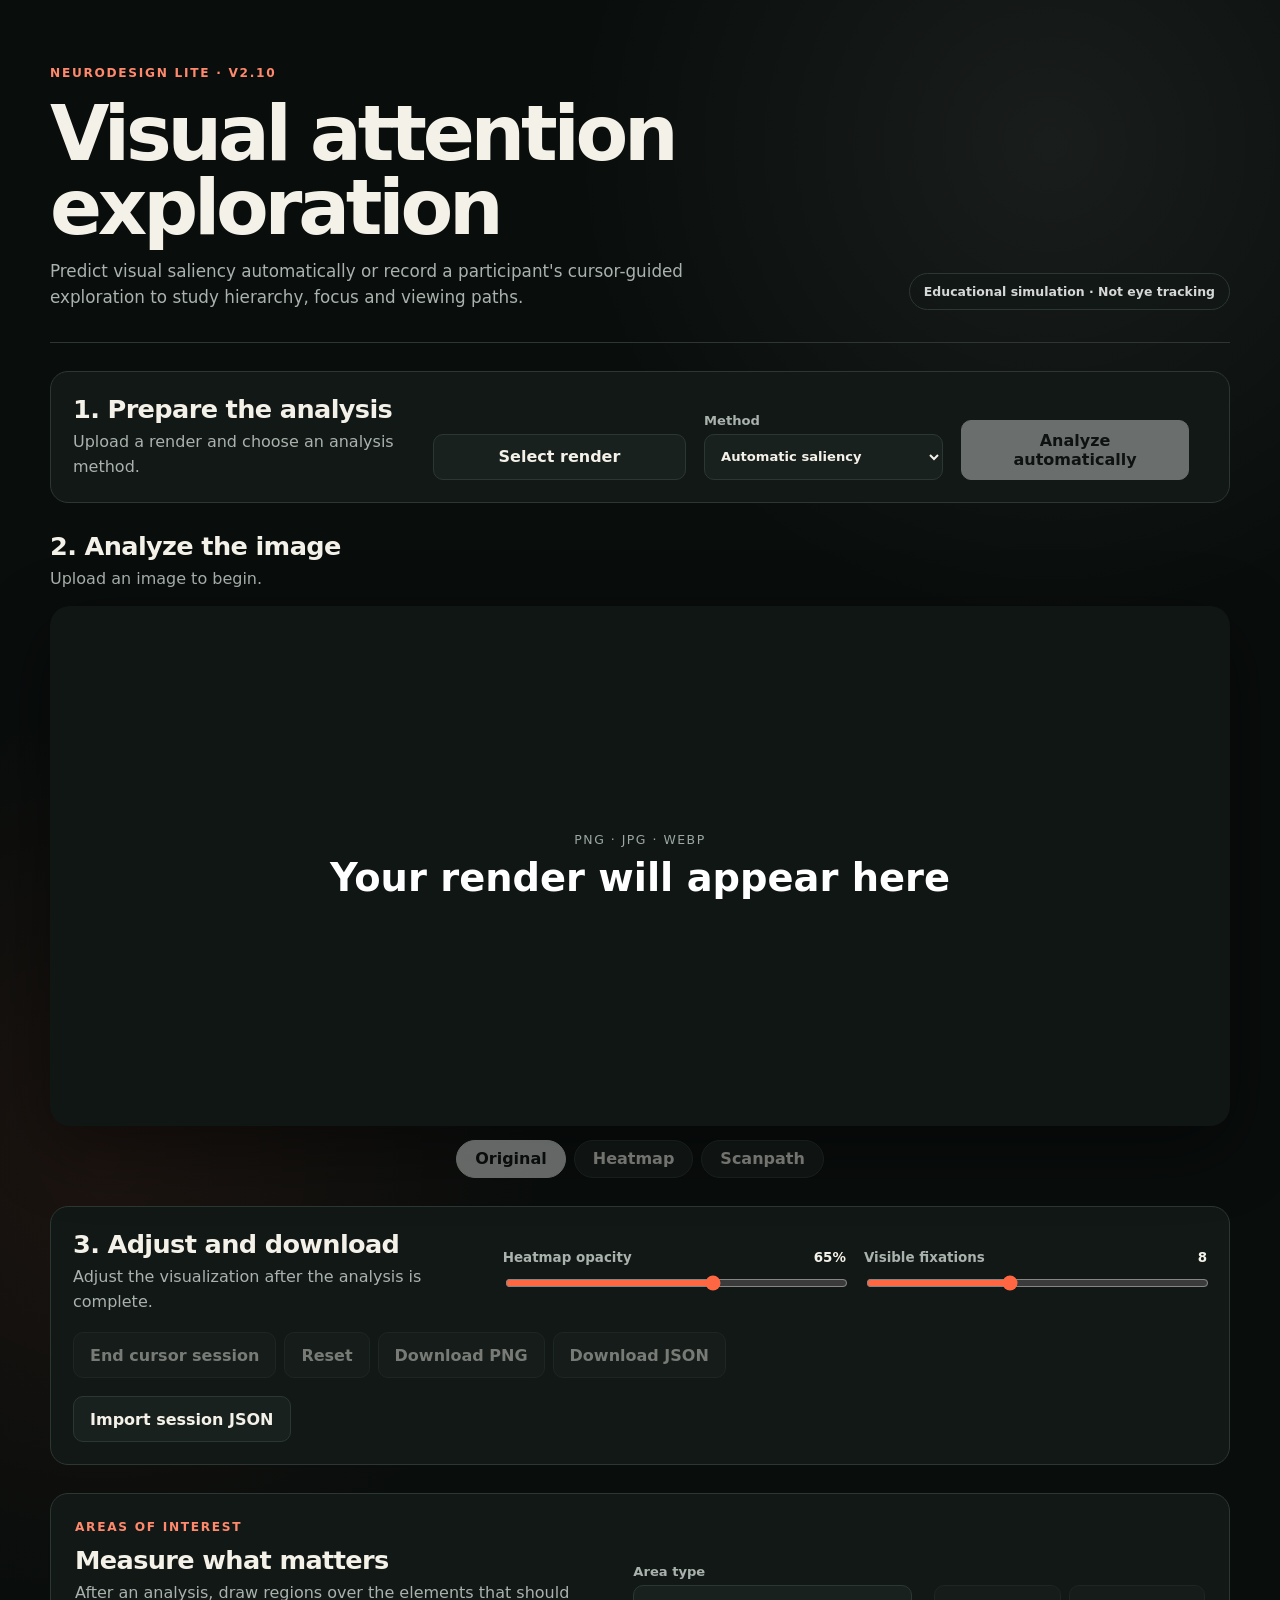
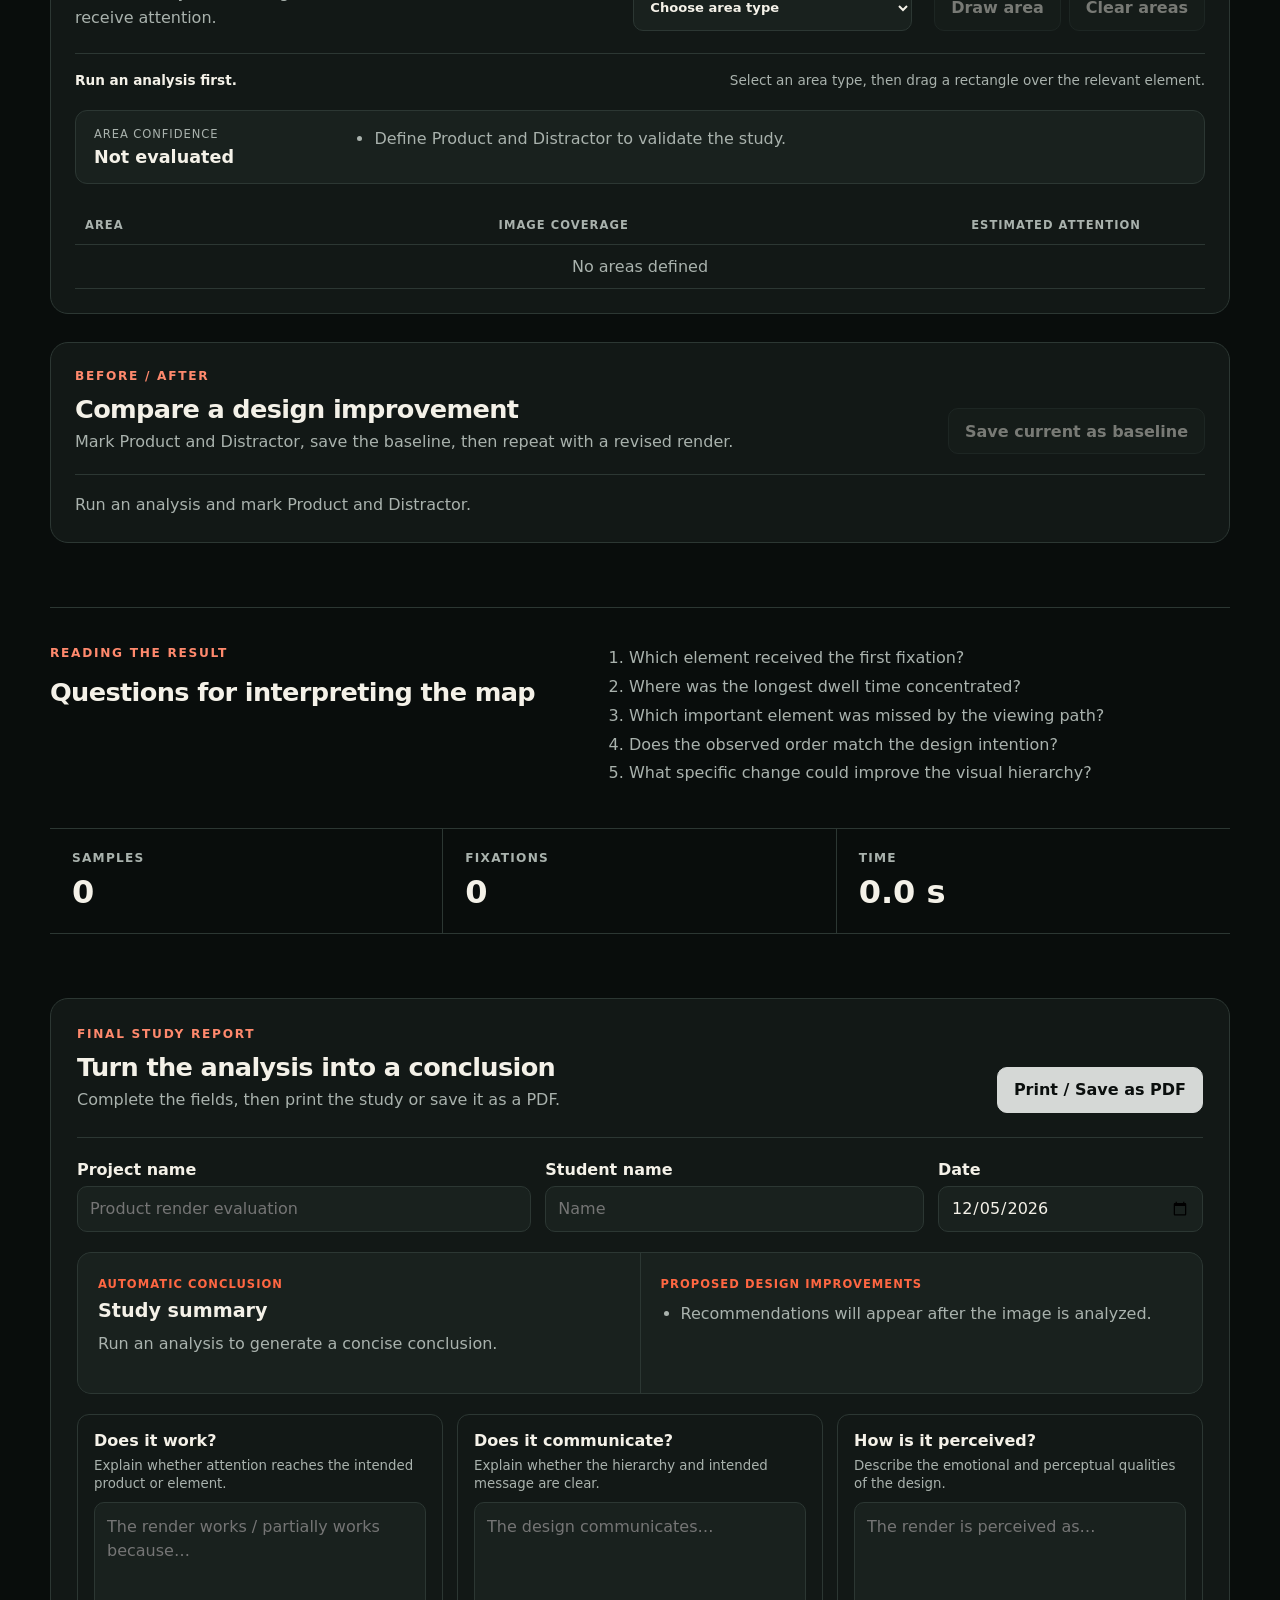
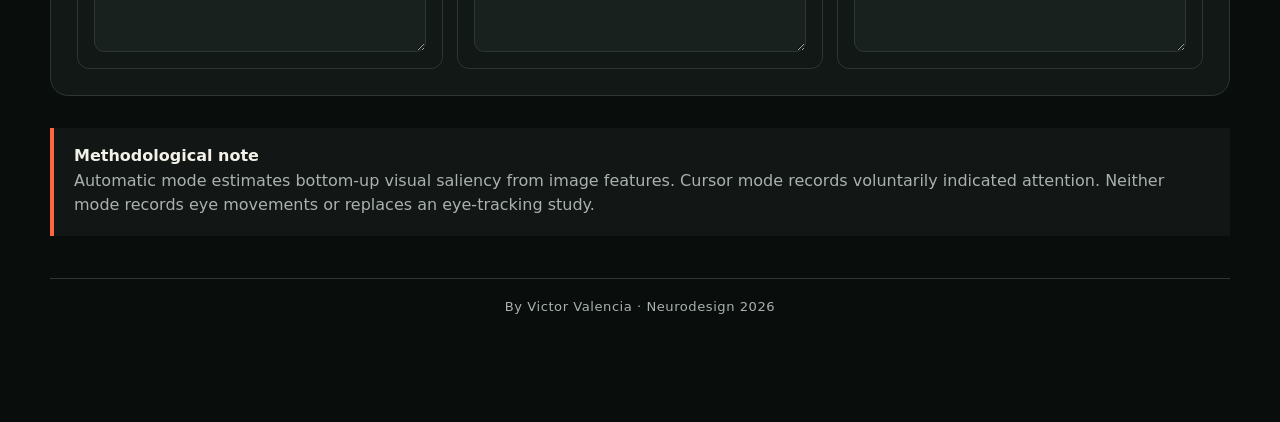
==== commit 64c157a8: "Add files via upload" ====
--- a/index.html
+++ b/index.html
@@ -10,7 +10,7 @@
   <body>
     <header class="site-header">
       <div>
-        <p class="eyebrow">NEURODESIGN LITE · V2.9.1</p>
+        <p class="eyebrow">NEURODESIGN LITE · V2.10</p>
         <h1>Visual attention exploration</h1>
         <p class="intro">
           Predict visual saliency automatically or record a participant's
@@ -173,7 +173,7 @@
           <button id="saveBaselineBtn" disabled>Save current as baseline</button>
         </div>
 
-        <p id="comparisonStatus" class="comparison-status">Run an automatic analysis and mark Product and Distractor.</p>
+        <p id="comparisonStatus" class="comparison-status">Run an analysis and mark Product and Distractor.</p>
 
         <div id="comparisonResults" class="comparison-results" hidden>
           <figure>
@@ -185,9 +185,9 @@
             <figcaption><span>After</span><strong id="candidateName">Current design</strong></figcaption>
           </figure>
           <div class="comparison-metrics">
-            <div><span>Focus concentration</span><strong id="focusComparison">—</strong></div>
-            <div><span>Visual competition</span><strong id="competitionComparison">—</strong></div>
-            <div><span>Primary hotspot</span><strong id="hotspotComparison">—</strong></div>
+            <div><span id="focusComparisonLabel">Focus concentration</span><strong id="focusComparison">—</strong></div>
+            <div><span id="competitionComparisonLabel">Visual competition</span><strong id="competitionComparison">—</strong></div>
+            <div><span id="hotspotComparisonLabel">Primary hotspot</span><strong id="hotspotComparison">—</strong></div>
             <div><span>Image similarity</span><strong id="similarityComparison">—</strong></div>
           </div>
           <figure class="difference-figure">
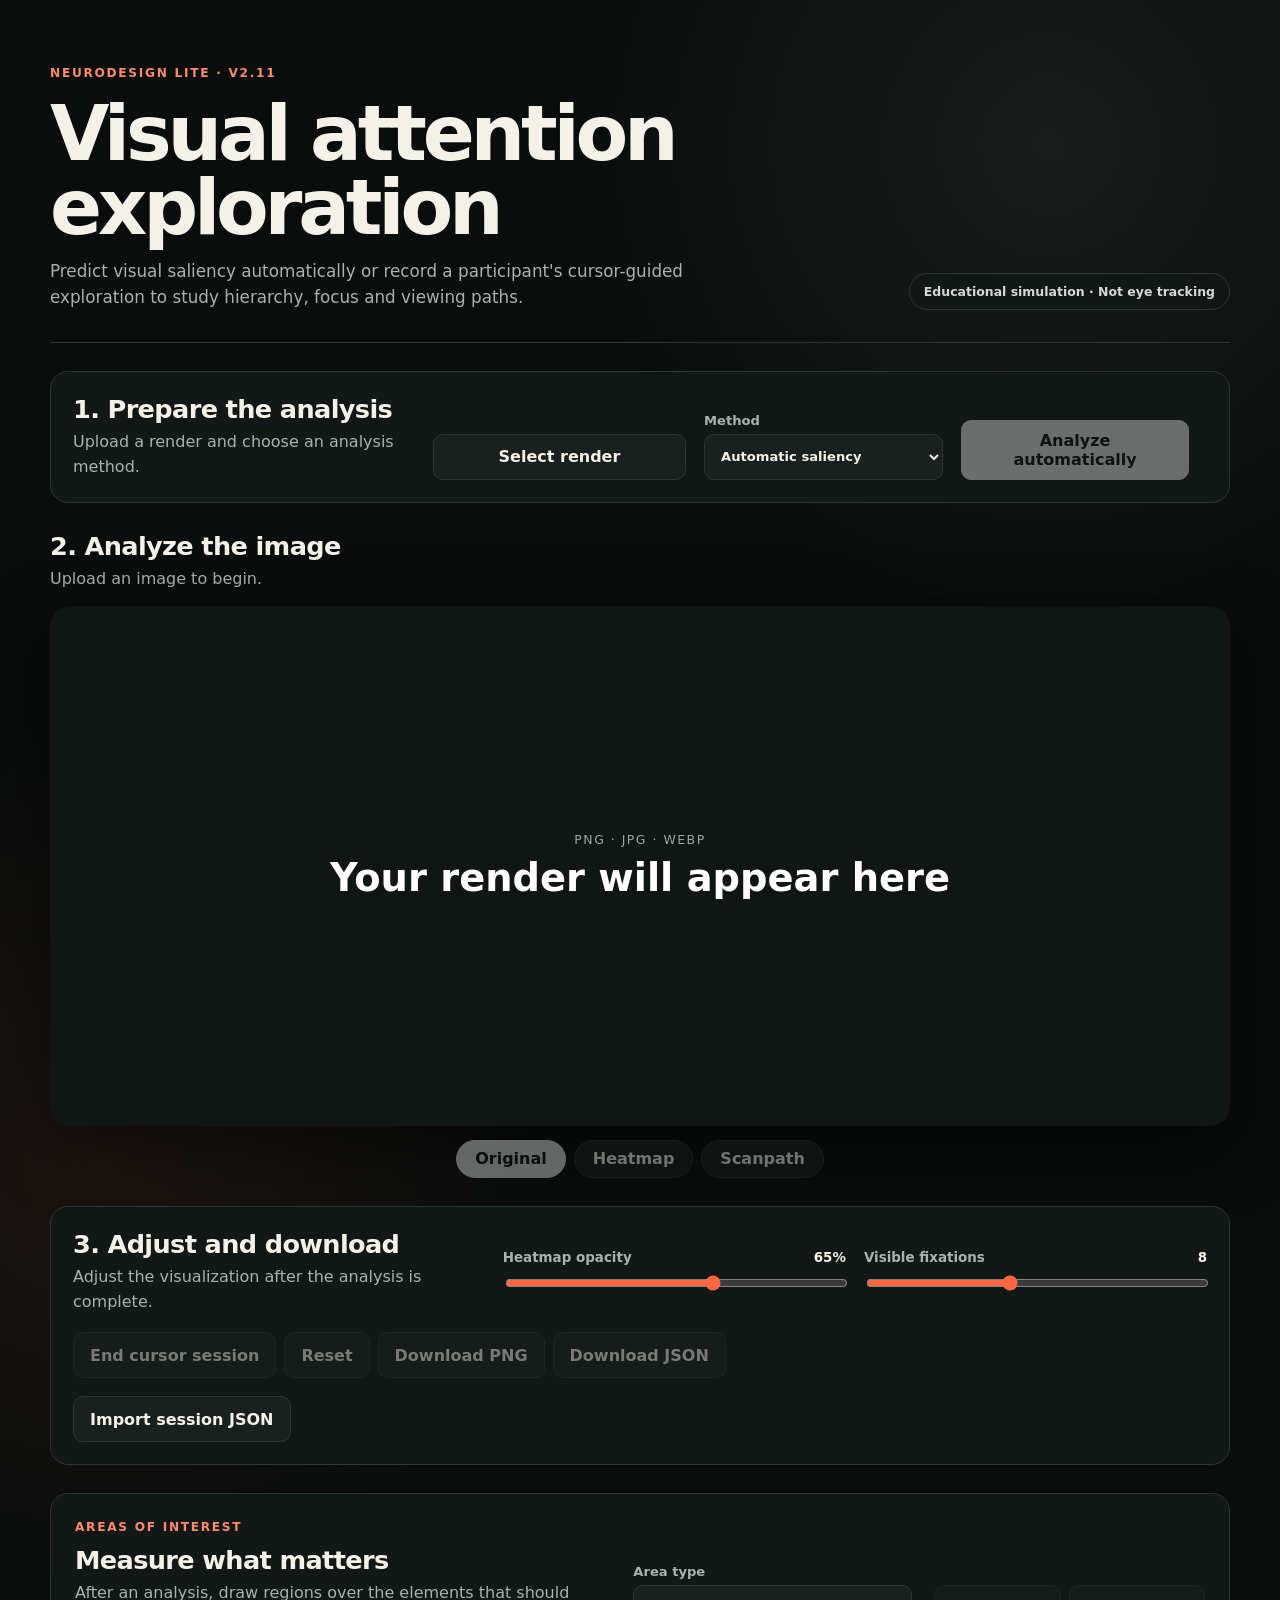
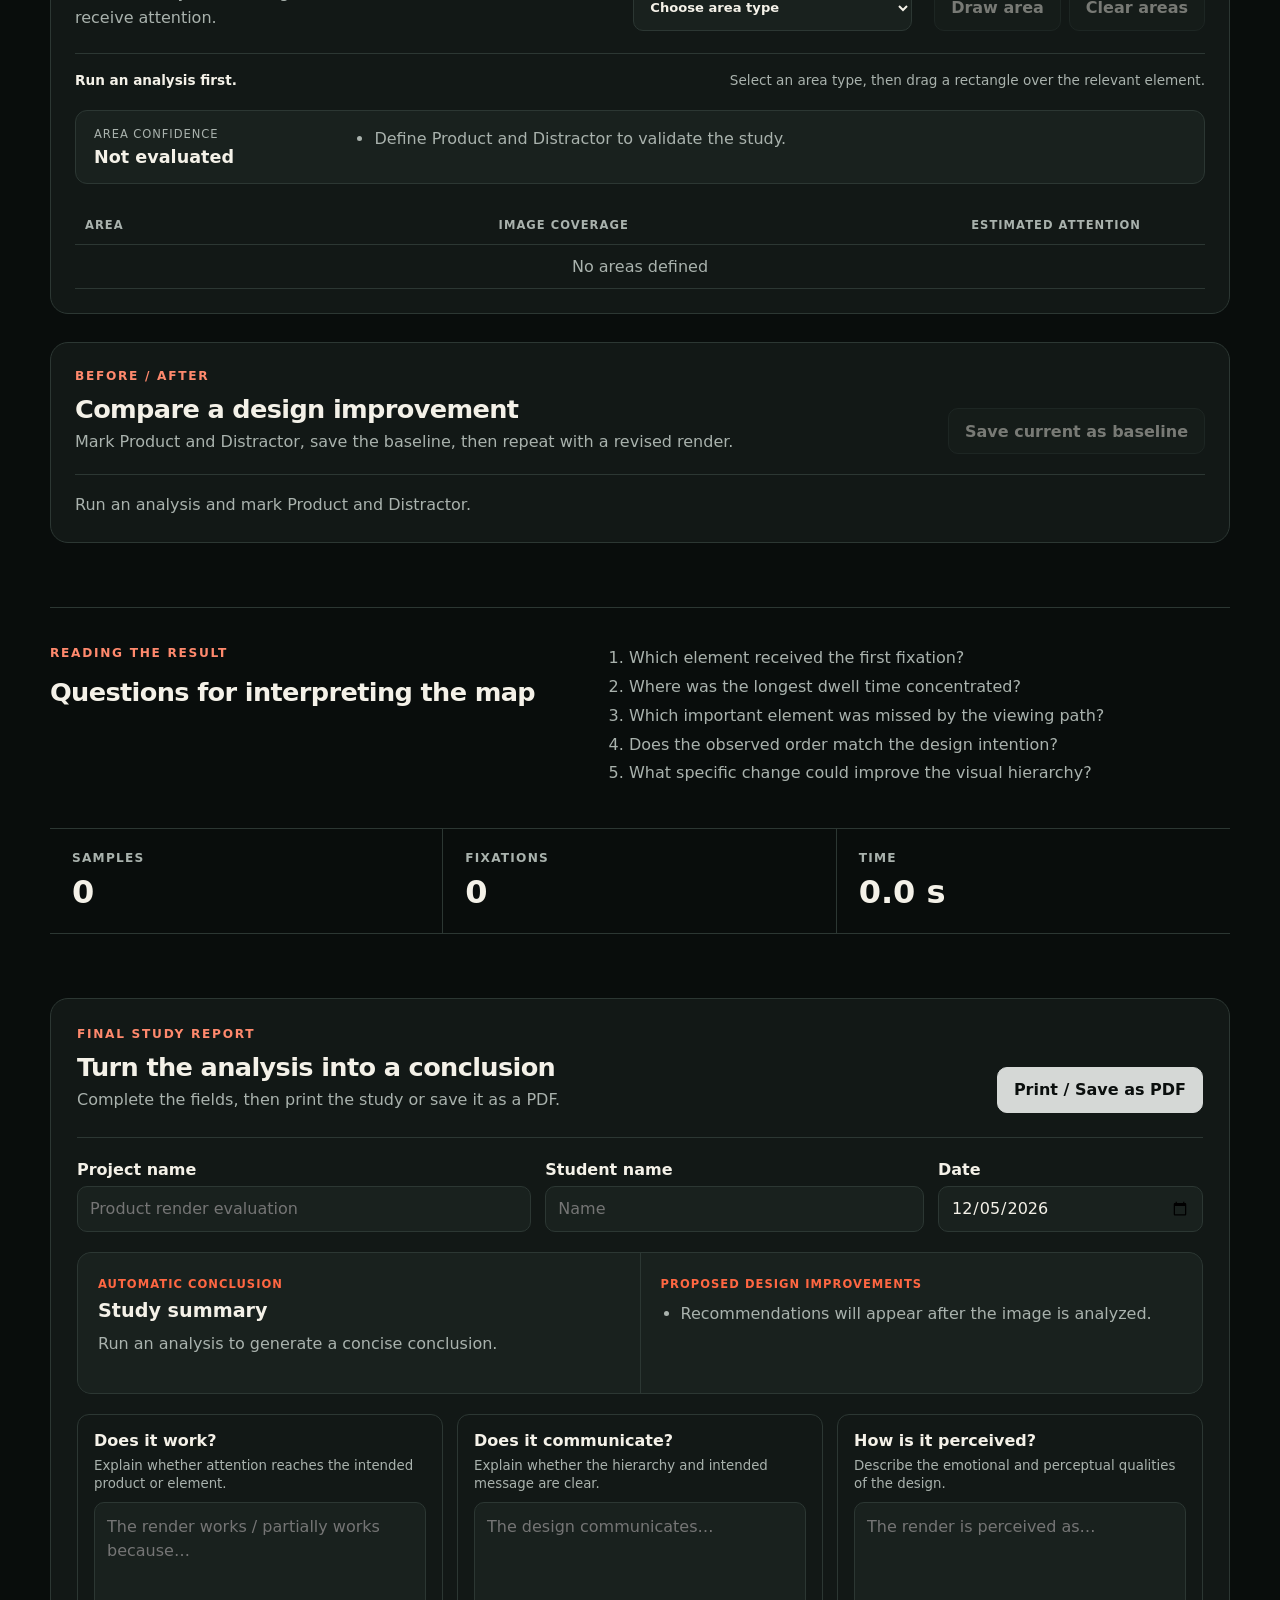
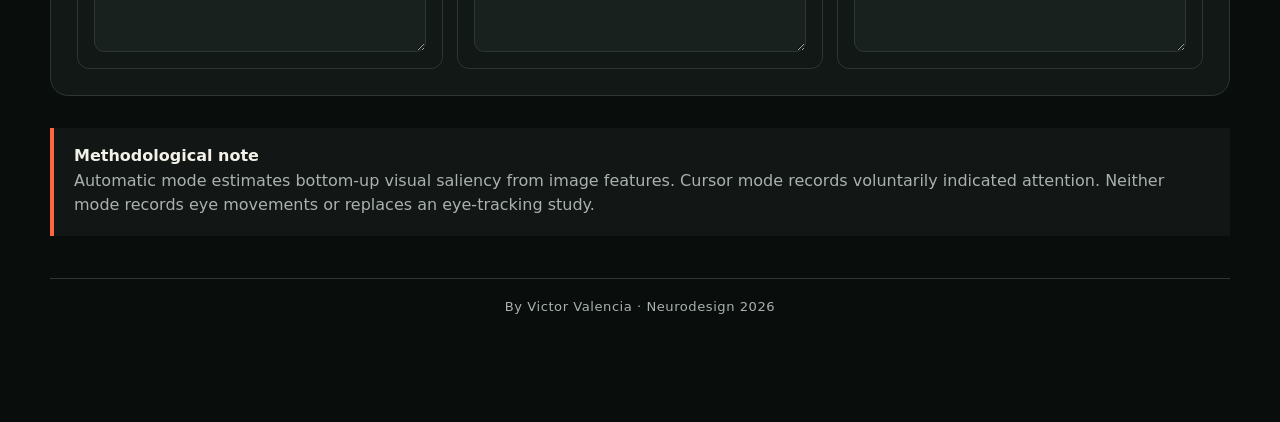
==== commit 38a10c11: "Add files via upload" ====
--- a/index.html
+++ b/index.html
@@ -10,7 +10,7 @@
   <body>
     <header class="site-header">
       <div>
-        <p class="eyebrow">NEURODESIGN LITE · V2.10</p>
+        <p class="eyebrow">NEURODESIGN LITE · V2.11</p>
         <h1>Visual attention exploration</h1>
         <p class="intro">
           Predict visual saliency automatically or record a participant's
--- a/style.css
+++ b/style.css
@@ -298,8 +298,7 @@
   .report-heading button, .comparison-heading button, .remove-aoi, .disclaimer, .site-credit { display: none !important; }
   .print-meta { display: flex; flex-wrap: wrap; gap: 4mm 8mm; margin-top: 4mm; color: var(--muted); font-size: 9pt; }
   .print-meta span + span::before { content: "·"; margin-right: 8mm; }
-  .print-footer { position: fixed; right: 0; bottom: -11mm; left: 0; display: flex; justify-content: space-between; padding-top: 2mm; border-top: .3mm solid #c9cecb; color: #59615d; font-size: 8pt; }
-  .page-number::after { content: counter(page); }
+  .print-footer { display: none !important; }
   .workspace, .aoi-panel, .results, .perception-panel, .report-panel { break-inside: avoid; margin: 0 0 8mm; box-shadow: none; }
   .comparison-panel { break-inside: auto; margin: 0 0 8mm; padding: 0; border: 0; box-shadow: none; }
   .workspace-heading { margin-bottom: 3mm; }
@@ -317,11 +316,13 @@
   .perception-scale { grid-template-columns: 22mm 1fr 22mm 30mm; padding: 3mm 4mm; }
   .perception-reading { gap: 3mm; }
   .metrics { margin-bottom: 5mm; }
-  .report-panel { break-before: page; }
+  .report-panel { break-before: page; break-inside: auto; }
+  .report-heading, .report-metadata, .executive-summary { break-inside: avoid; }
   .executive-summary { break-inside: avoid; margin-top: 5mm; }
   .report-metadata input, .report-questions textarea { border-color: #aaa; background: #fff; appearance: none; }
   .report-metadata input[type="date"]::-webkit-calendar-picker-indicator { display: none; }
   .report-questions { grid-template-columns: 1fr; }
-  .report-questions label { break-inside: avoid; }
+  .report-questions label { break-inside: avoid; margin-bottom: 5mm; }
+  .eyebrow, h2, h3 { break-after: avoid; }
   .report-questions textarea { min-height: 18mm; overflow: hidden; resize: none; }
 }
